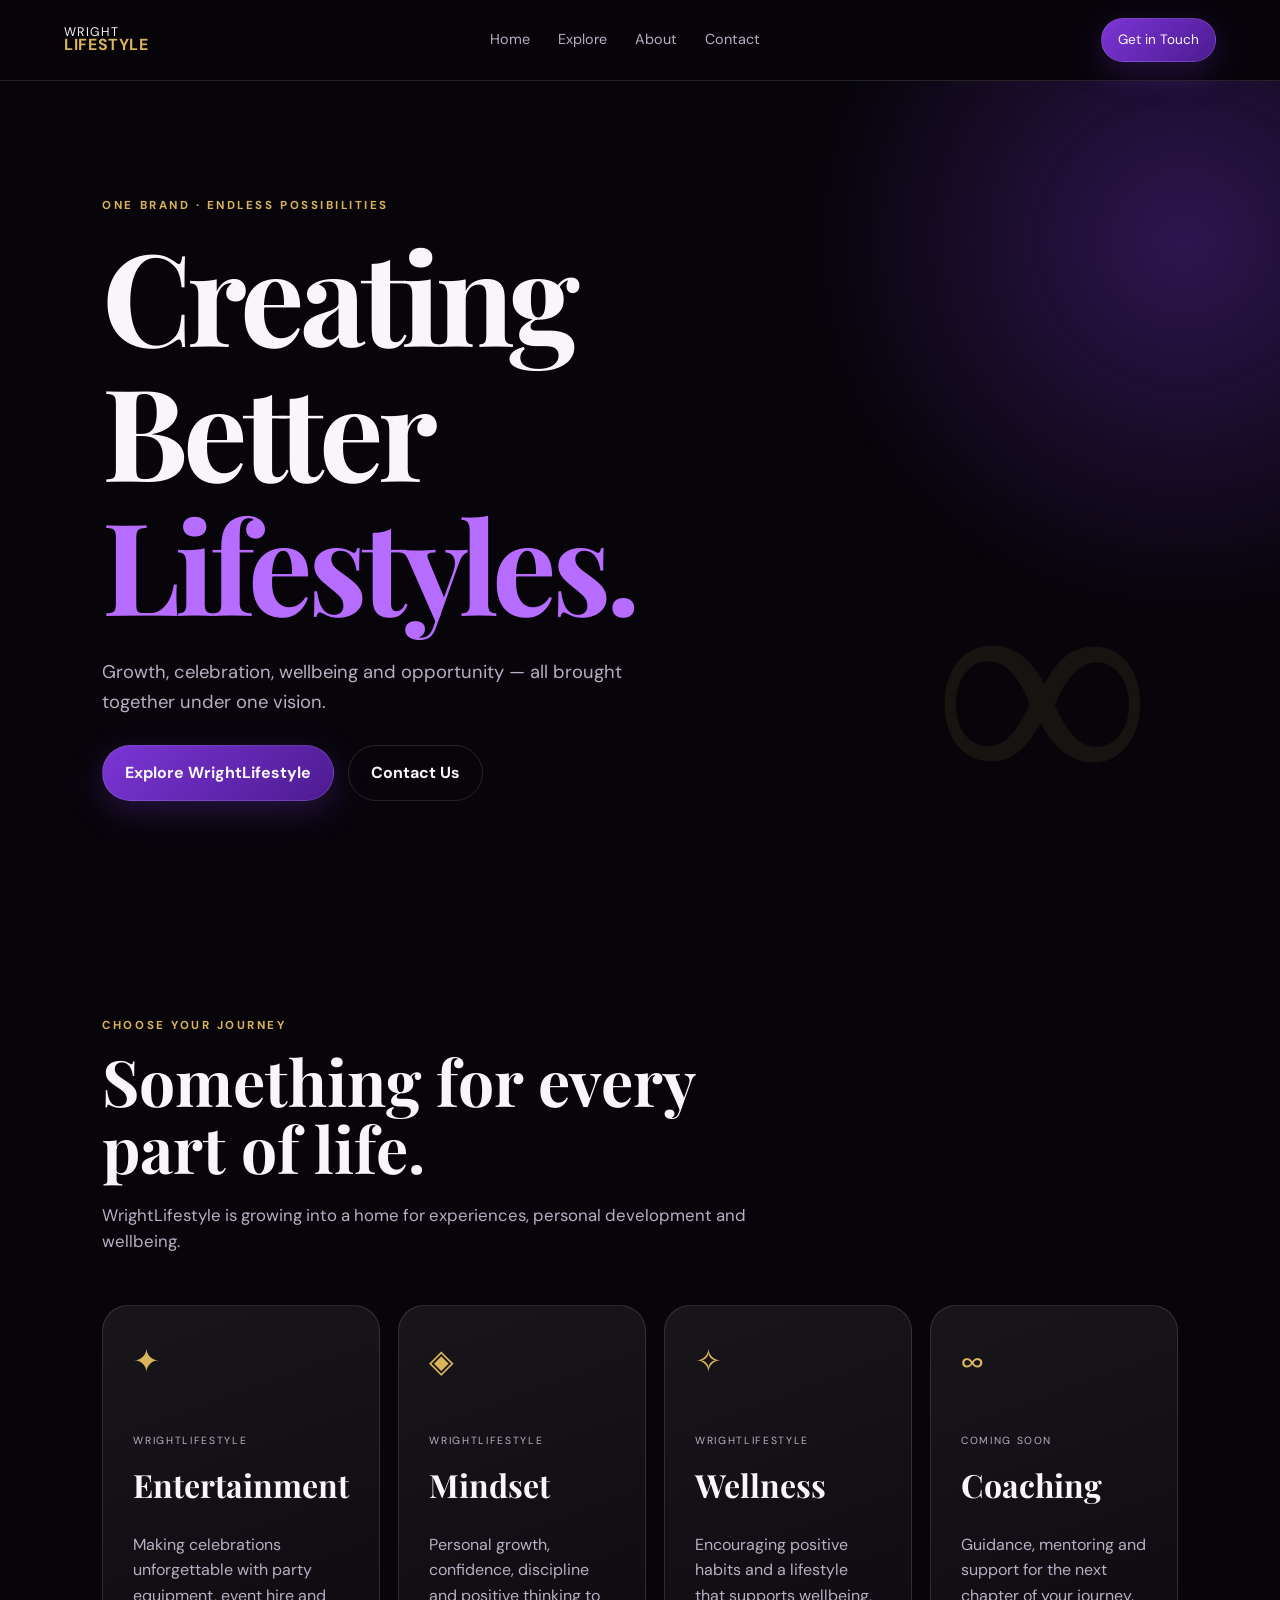
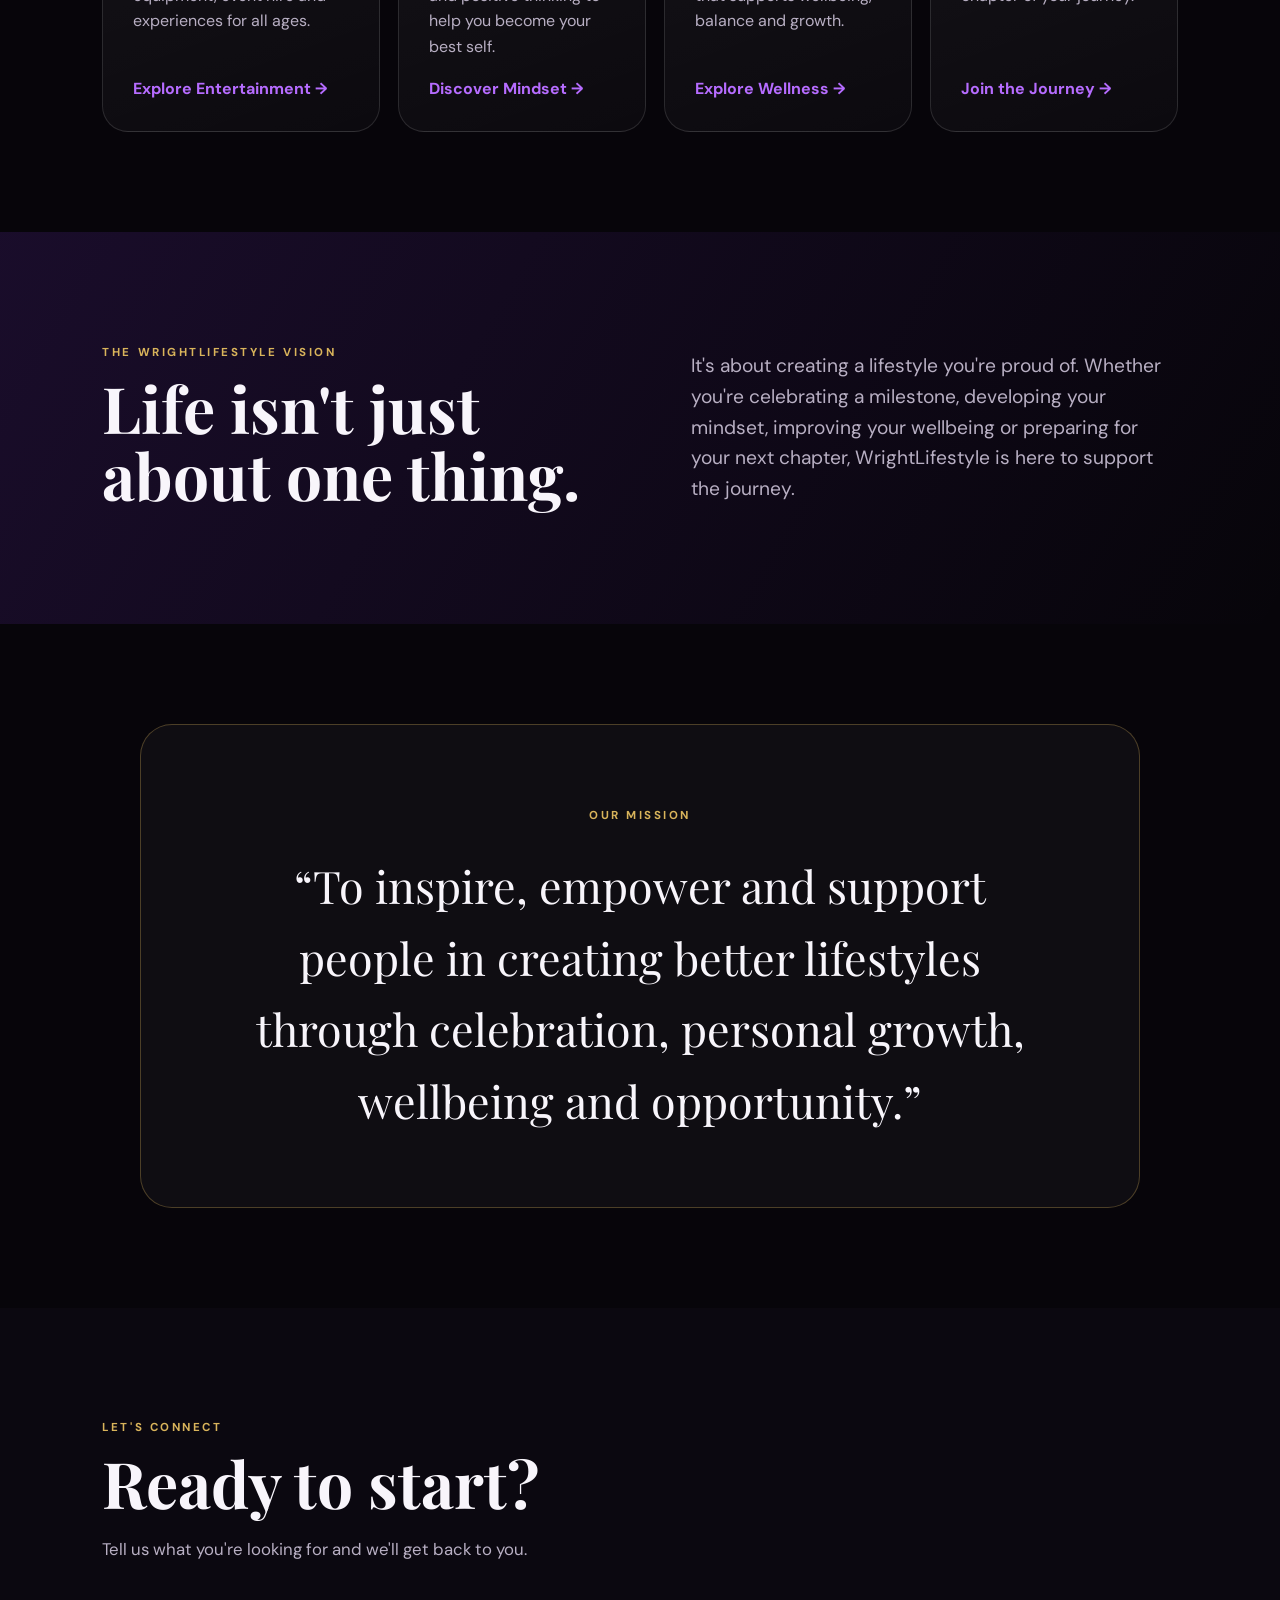
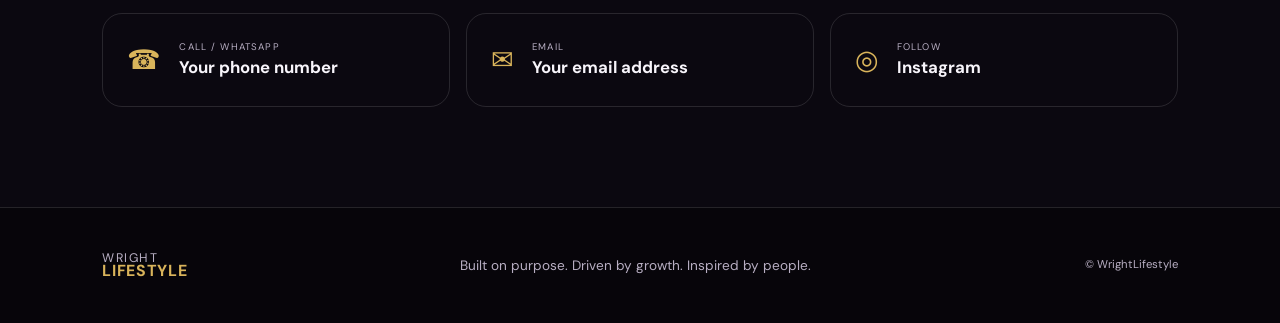
==== index.html @ 54f832f0 "Add files via upload" ====
<!doctype html>
<html lang="en">
<head>
  <meta charset="utf-8">
  <meta name="viewport" content="width=device-width, initial-scale=1">
  <meta name="description" content="WrightLifestyle — growth, celebration, wellbeing and opportunity.">
  <title>WrightLifestyle | One Brand. Endless Possibilities.</title>
  <link rel="stylesheet" href="styles.css">
</head>
<body>
  <header class="site-header">
    <a class="brand" href="#home" aria-label="WrightLifestyle home">
      <span>WRIGHT</span><strong>LIFESTYLE</strong>
    </a>
    <nav>
      <a href="#home">Home</a>
      <a href="#journeys">Explore</a>
      <a href="#about">About</a>
      <a href="#contact">Contact</a>
    </nav>
    <a class="nav-cta" href="#contact">Get in Touch</a>
  </header>

  <main>
    <section id="home" class="hero">
      <div class="hero-glow"></div>
      <div class="hero-content">
        <p class="eyebrow">ONE BRAND · ENDLESS POSSIBILITIES</p>
        <h1>Creating Better<br><span>Lifestyles.</span></h1>
        <p class="hero-copy">Growth, celebration, wellbeing and opportunity — all brought together under one vision.</p>
        <div class="hero-actions">
          <a class="button primary" href="#journeys">Explore WrightLifestyle</a>
          <a class="button ghost" href="#contact">Contact Us</a>
        </div>
      </div>
      <div class="hero-mark" aria-hidden="true">∞</div>
    </section>

    <section id="journeys" class="section">
      <div class="section-heading">
        <p class="eyebrow">CHOOSE YOUR JOURNEY</p>
        <h2>Something for every part of life.</h2>
        <p>WrightLifestyle is growing into a home for experiences, personal development and wellbeing.</p>
      </div>

      <div class="cards">
        <article class="card entertainment">
          <div class="icon">✦</div>
          <p class="card-label">WRIGHTLIFESTYLE</p>
          <h3>Entertainment</h3>
          <p>Making celebrations unforgettable with party equipment, event hire and experiences for all ages.</p>
          <a href="#contact">Explore Entertainment →</a>
        </article>

        <article class="card mindset">
          <div class="icon">◈</div>
          <p class="card-label">WRIGHTLIFESTYLE</p>
          <h3>Mindset</h3>
          <p>Personal growth, confidence, discipline and positive thinking to help you become your best self.</p>
          <a href="#contact">Discover Mindset →</a>
        </article>

        <article class="card wellness">
          <div class="icon">✧</div>
          <p class="card-label">WRIGHTLIFESTYLE</p>
          <h3>Wellness</h3>
          <p>Encouraging positive habits and a lifestyle that supports wellbeing, balance and growth.</p>
          <a href="#contact">Explore Wellness →</a>
        </article>

        <article class="card coaching">
          <div class="icon">∞</div>
          <p class="card-label">COMING SOON</p>
          <h3>Coaching</h3>
          <p>Guidance, mentoring and support for the next chapter of your journey.</p>
          <a href="#contact">Join the Journey →</a>
        </article>
      </div>
    </section>

    <section id="about" class="statement">
      <div>
        <p class="eyebrow">THE WRIGHTLIFESTYLE VISION</p>
        <h2>Life isn't just about one thing.</h2>
      </div>
      <p>It's about creating a lifestyle you're proud of. Whether you're celebrating a milestone, developing your mindset, improving your wellbeing or preparing for your next chapter, WrightLifestyle is here to support the journey.</p>
    </section>

    <section class="mission section">
      <div class="mission-box">
        <p class="eyebrow">OUR MISSION</p>
        <blockquote>“To inspire, empower and support people in creating better lifestyles through celebration, personal growth, wellbeing and opportunity.”</blockquote>
      </div>
    </section>

    <section id="contact" class="contact section">
      <div class="section-heading">
        <p class="eyebrow">LET'S CONNECT</p>
        <h2>Ready to start?</h2>
        <p>Tell us what you're looking for and we'll get back to you.</p>
      </div>
      <div class="contact-actions">
        <!-- Replace the placeholders below with your real details before launch. -->
        <a class="contact-card" href="tel:YOUR_PHONE_NUMBER">
          <span>☎</span><div><small>CALL / WHATSAPP</small><strong>Your phone number</strong></div>
        </a>
        <a class="contact-card" href="mailto:YOUR_EMAIL@example.com">
          <span>✉</span><div><small>EMAIL</small><strong>Your email address</strong></div>
        </a>
        <a class="contact-card" href="https://instagram.com/" target="_blank" rel="noopener">
          <span>◎</span><div><small>FOLLOW</small><strong>Instagram</strong></div>
        </a>
      </div>
    </section>
  </main>

  <footer>
    <div class="brand"><span>WRIGHT</span><strong>LIFESTYLE</strong></div>
    <p>Built on purpose. Driven by growth. Inspired by people.</p>
    <small>© WrightLifestyle</small>
  </footer>
</body>
</html>
---- styles.css ----
@import url('https://fonts.googleapis.com/css2?family=DM+Sans:wght@400;500;600;700&family=Playfair+Display:wght@600;700&display=swap');

:root{
  --black:#07050a;
  --purple:#7b35d5;
  --purple2:#b66cff;
  --gold:#d9b45b;
  --white:#f8f5fb;
  --muted:#b8afc3;
  --line:rgba(255,255,255,.12);
}
*{box-sizing:border-box}
html{scroll-behavior:smooth}
body{margin:0;background:var(--black);color:var(--white);font-family:"DM Sans",sans-serif;line-height:1.6}
a{color:inherit;text-decoration:none}
.site-header{position:sticky;top:0;z-index:20;display:flex;align-items:center;justify-content:space-between;padding:18px 5vw;background:rgba(7,5,10,.82);backdrop-filter:blur(16px);border-bottom:1px solid var(--line)}
.brand{display:flex;flex-direction:column;line-height:.9;letter-spacing:.12em;font-size:.78rem}
.brand strong{font-size:1rem;letter-spacing:.04em;color:var(--gold)}
nav{display:flex;gap:28px;font-size:.9rem;color:var(--muted)}
nav a:hover{color:var(--white)}
.nav-cta,.button.primary{background:linear-gradient(135deg,var(--purple),#4d1b91);border:1px solid rgba(255,255,255,.12);box-shadow:0 10px 35px rgba(123,53,213,.28)}
.nav-cta{padding:10px 16px;border-radius:999px;font-size:.85rem}
.hero{min-height:calc(100vh - 75px);position:relative;overflow:hidden;display:flex;align-items:center;padding:10vh 8vw}
.hero-glow{position:absolute;width:65vw;height:65vw;right:-25vw;top:-20vw;background:radial-gradient(circle,rgba(123,53,213,.34),transparent 64%);filter:blur(8px)}
.hero-content{position:relative;z-index:2;max-width:800px}
.eyebrow{font-size:.72rem;letter-spacing:.22em;color:var(--gold);font-weight:700}
h1,h2,h3{margin:0;line-height:1.05}
h1{font-family:"Playfair Display",serif;font-size:clamp(4rem,10vw,8.5rem);letter-spacing:-.04em}
h1 span{color:var(--purple2)}
.hero-copy{max-width:590px;color:var(--muted);font-size:1.15rem;margin:28px 0}
.hero-actions{display:flex;gap:14px;flex-wrap:wrap}
.button{padding:14px 22px;border-radius:999px;font-weight:700}
.button.ghost{border:1px solid var(--line)}
.hero-mark{position:absolute;right:10vw;bottom:7vh;font-size:24vw;line-height:1;color:rgba(217,180,91,.08);font-family:serif}
.section{padding:100px 8vw}
.section-heading{max-width:720px;margin-bottom:50px}
.section-heading h2{font-family:"Playfair Display",serif;font-size:clamp(2.6rem,5vw,4.8rem)}
.section-heading>p:last-child{color:var(--muted);font-size:1.05rem;margin-top:20px}
.cards{display:grid;grid-template-columns:repeat(4,1fr);gap:18px}
.card{min-height:350px;padding:30px;border:1px solid var(--line);border-radius:26px;background:linear-gradient(160deg,rgba(255,255,255,.07),rgba(255,255,255,.025));display:flex;flex-direction:column;transition:transform .25s,border-color .25s}
.card:hover{transform:translateY(-7px);border-color:rgba(182,108,255,.5)}
.icon{font-size:2rem;color:var(--gold);margin-bottom:35px}
.card-label{font-size:.65rem;letter-spacing:.16em;color:var(--muted)}
.card h3{font-family:"Playfair Display",serif;font-size:2rem;margin:8px 0 14px}
.card p:not(.card-label){color:var(--muted)}
.card a{margin-top:auto;color:var(--purple2);font-weight:700}
.statement{display:grid;grid-template-columns:1fr 1fr;gap:8vw;padding:100px 8vw;background:linear-gradient(120deg,rgba(123,53,213,.16),transparent)}
.statement h2{font-family:"Playfair Display",serif;font-size:clamp(2.5rem,5vw,5rem)}
.statement>p{color:var(--muted);font-size:1.2rem;align-self:end}
.mission-box{max-width:1000px;margin:auto;text-align:center;padding:70px 8vw;border:1px solid rgba(217,180,91,.3);border-radius:32px;background:rgba(255,255,255,.035)}
blockquote{font-family:"Playfair Display",serif;font-size:clamp(1.8rem,3.5vw,3.2rem);margin:25px 0 0}
.contact{background:#0b0810}
.contact-actions{display:grid;grid-template-columns:repeat(3,1fr);gap:16px}
.contact-card{display:flex;gap:18px;align-items:center;padding:24px;border:1px solid var(--line);border-radius:20px}
.contact-card>span{font-size:1.7rem;color:var(--gold)}
.contact-card small{display:block;color:var(--muted);letter-spacing:.12em;font-size:.6rem}
.contact-card strong{display:block;font-size:1.05rem}
footer{padding:45px 8vw;border-top:1px solid var(--line);display:flex;align-items:center;gap:30px;justify-content:space-between;color:var(--muted);font-size:.85rem}
footer p{margin:0;text-align:center}
@media(max-width:900px){
  nav{display:none}.cards{grid-template-columns:repeat(2,1fr)}
  .statement{grid-template-columns:1fr}.contact-actions{grid-template-columns:1fr}
}
@media(max-width:600px){
  .site-header{padding:16px 5vw}.nav-cta{display:none}
  .hero{padding:80px 7vw;min-height:85vh}.hero-mark{right:-4vw;bottom:5vh}
  h1{font-size:4.3rem}.section{padding:75px 7vw}.cards{grid-template-columns:1fr}
  .card{min-height:300px}footer{flex-direction:column;text-align:center}
}
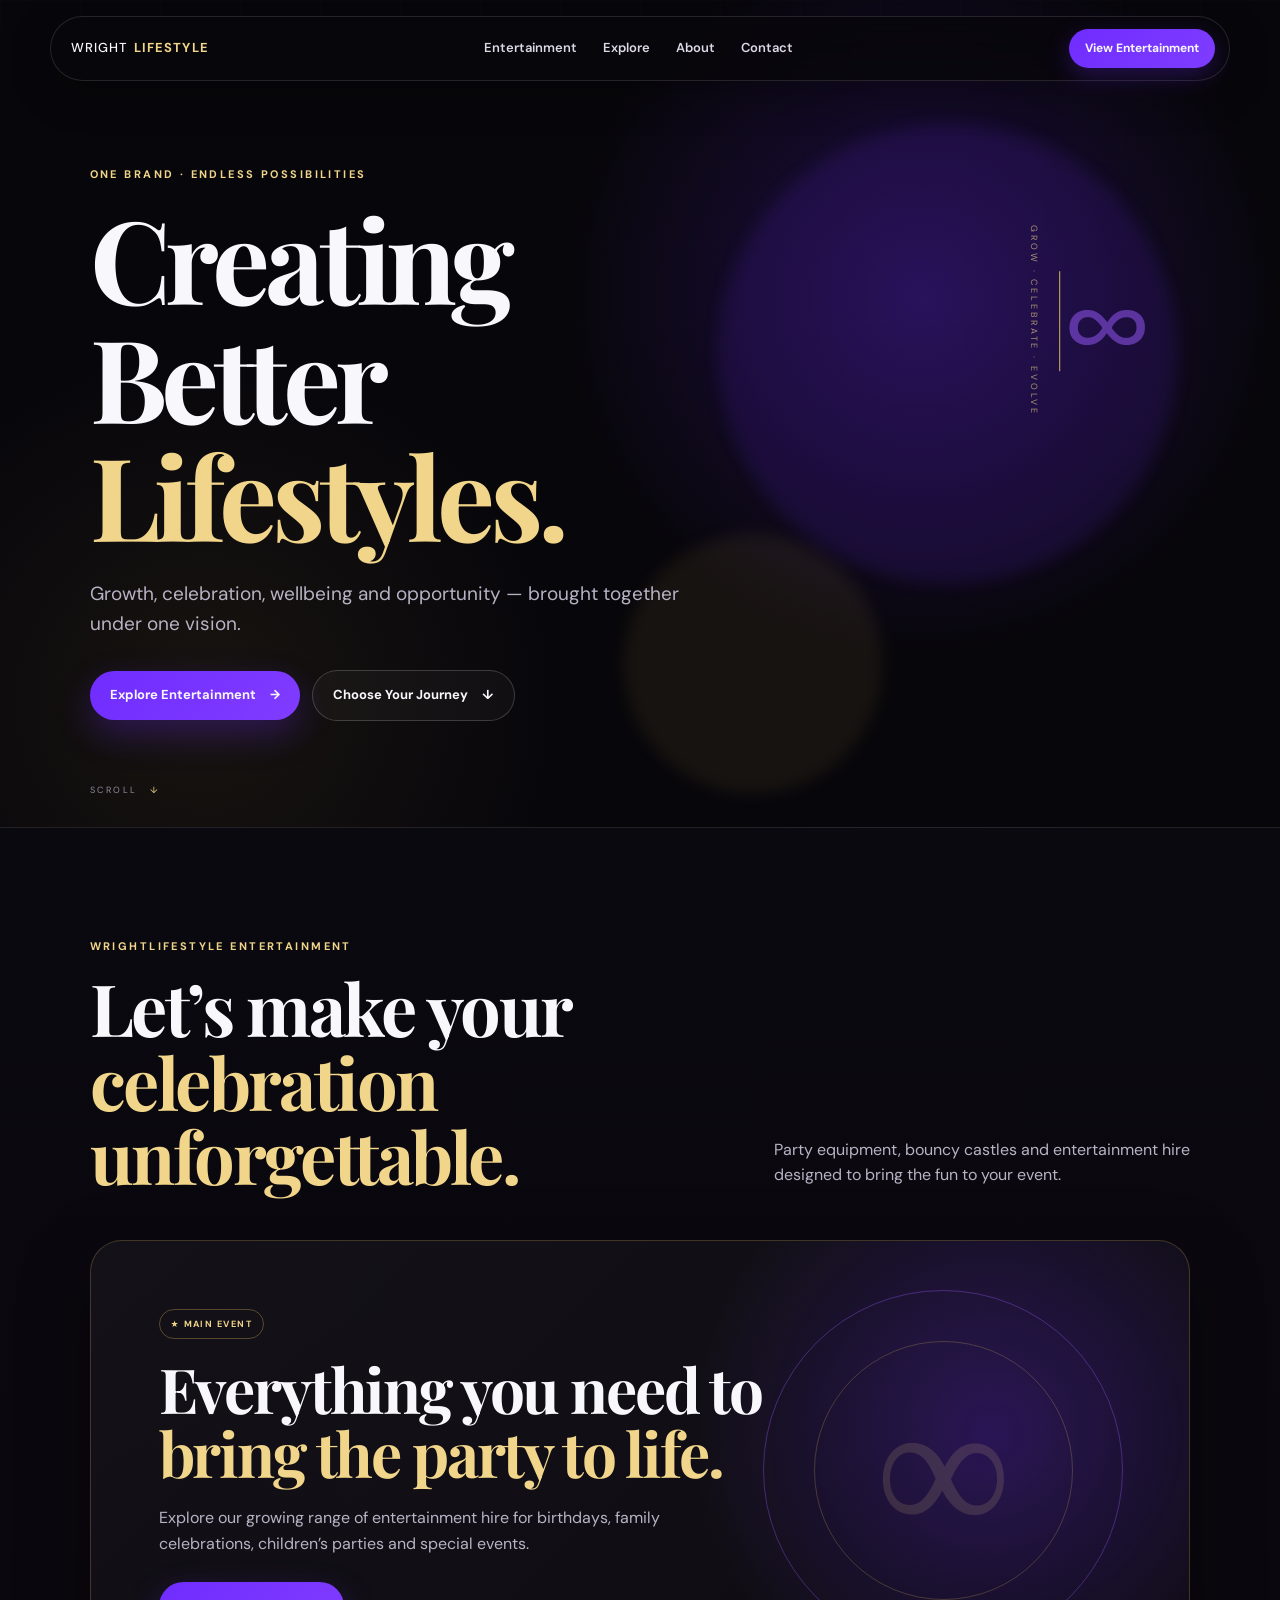
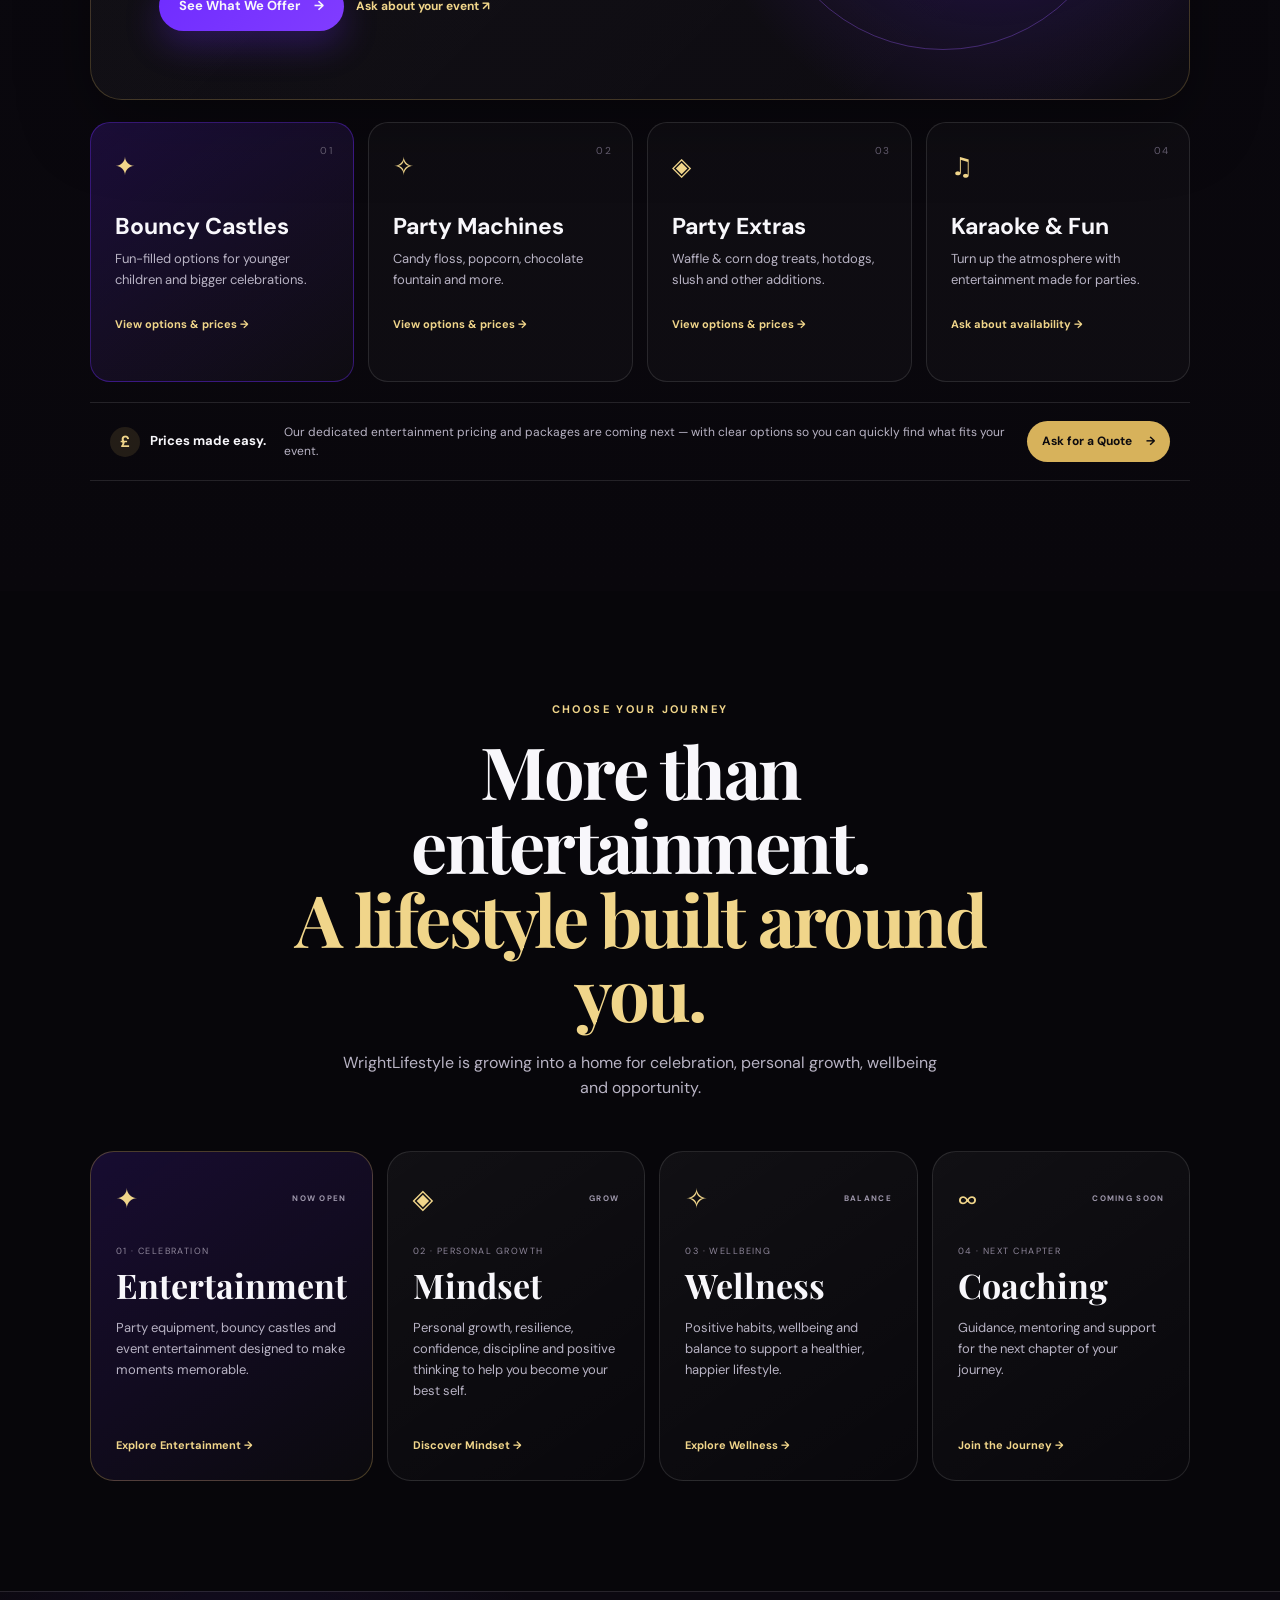
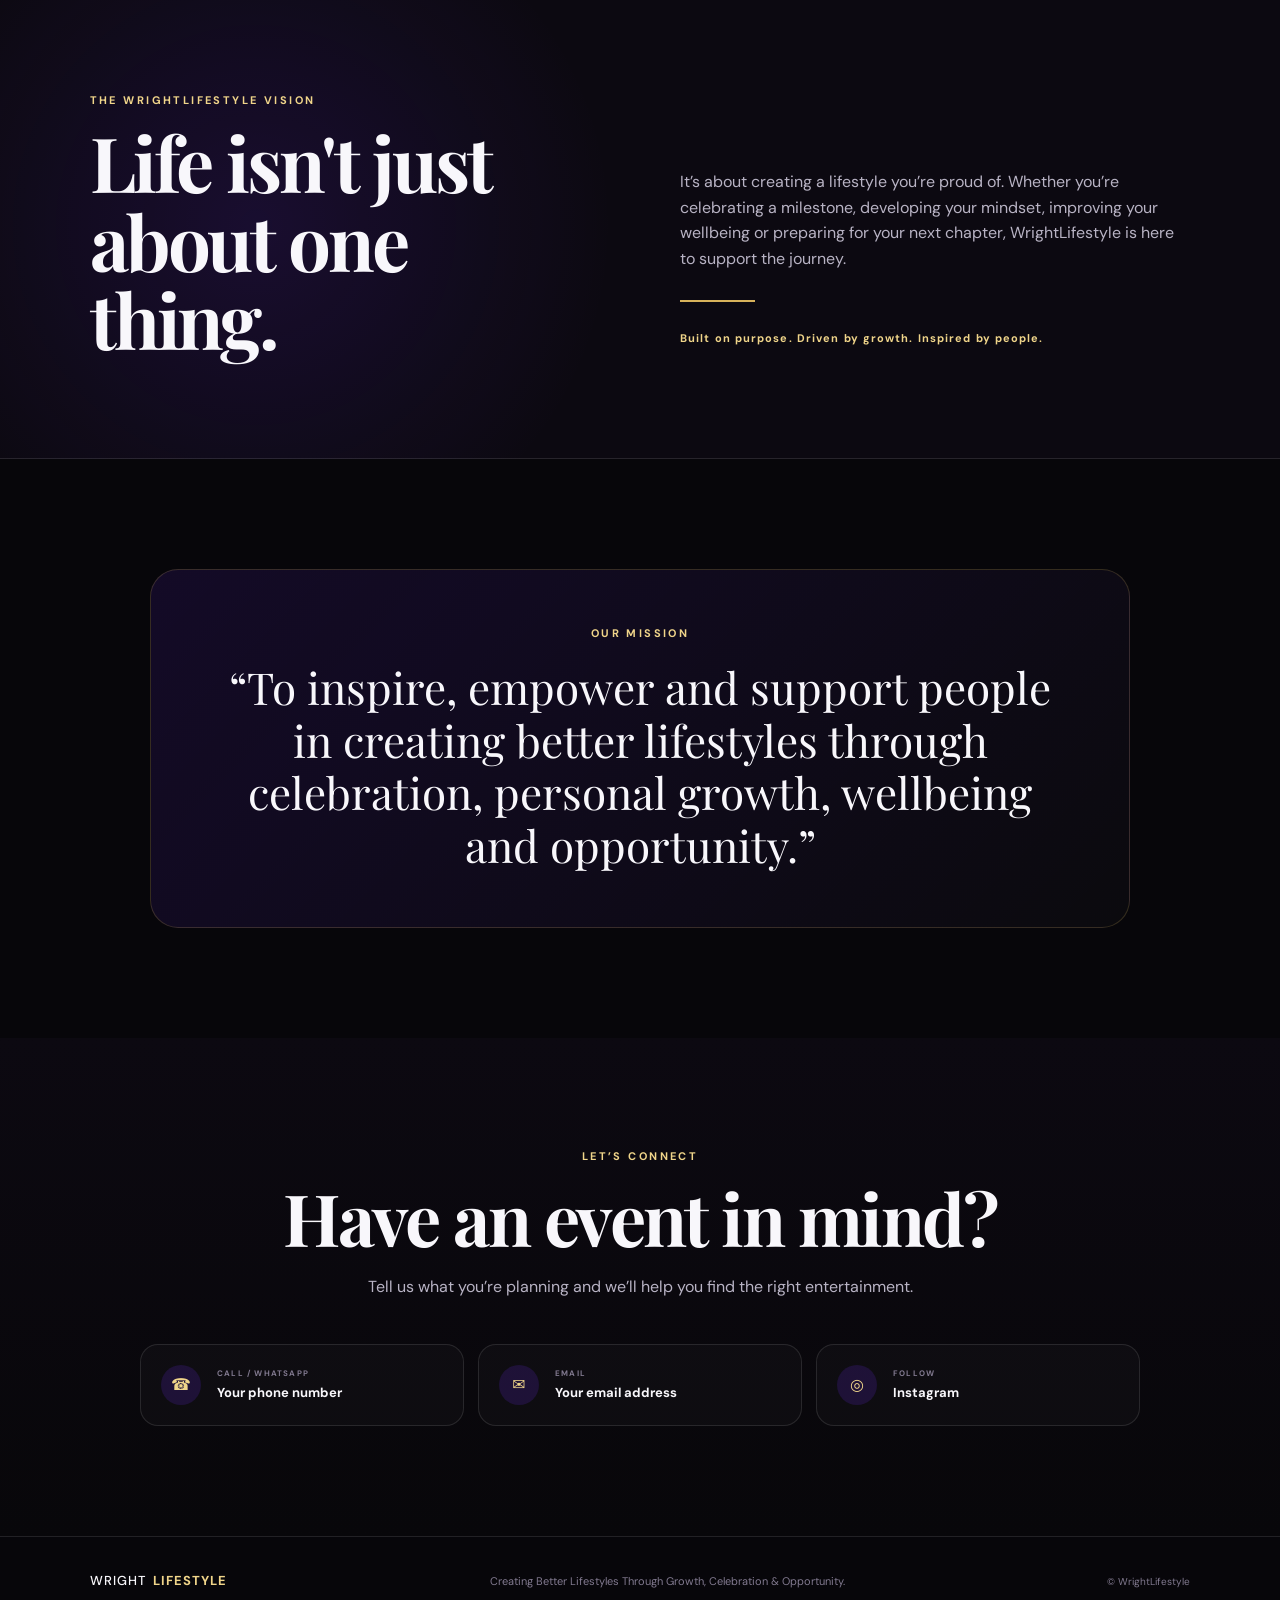
==== commit 3690bf74: "Launch WrightLifestyle v2" ====
--- a/index.html
+++ b/index.html
@@ -3,74 +3,151 @@
 <head>
   <meta charset="utf-8">
   <meta name="viewport" content="width=device-width, initial-scale=1">
-  <meta name="description" content="WrightLifestyle — growth, celebration, wellbeing and opportunity.">
-  <title>WrightLifestyle | One Brand. Endless Possibilities.</title>
+  <meta name="description" content="WrightLifestyle — entertainment, growth, wellbeing and opportunity.">
+  <title>WrightLifestyle | Creating Better Lifestyles</title>
   <link rel="stylesheet" href="styles.css">
 </head>
 <body>
+  <a class="skip-link" href="#main">Skip to content</a>
+
   <header class="site-header">
     <a class="brand" href="#home" aria-label="WrightLifestyle home">
       <span>WRIGHT</span><strong>LIFESTYLE</strong>
     </a>
-    <nav>
-      <a href="#home">Home</a>
+    <nav aria-label="Main navigation">
+      <a href="#entertainment">Entertainment</a>
       <a href="#journeys">Explore</a>
       <a href="#about">About</a>
       <a href="#contact">Contact</a>
     </nav>
-    <a class="nav-cta" href="#contact">Get in Touch</a>
+    <a class="nav-cta" href="#entertainment">View Entertainment</a>
   </header>
 
-  <main>
+  <main id="main">
     <section id="home" class="hero">
-      <div class="hero-glow"></div>
+      <div class="hero-grid"></div>
+      <div class="hero-glow glow-one"></div>
+      <div class="hero-glow glow-two"></div>
+
       <div class="hero-content">
         <p class="eyebrow">ONE BRAND · ENDLESS POSSIBILITIES</p>
         <h1>Creating Better<br><span>Lifestyles.</span></h1>
-        <p class="hero-copy">Growth, celebration, wellbeing and opportunity — all brought together under one vision.</p>
+        <p class="hero-copy">Growth, celebration, wellbeing and opportunity — brought together under one vision.</p>
         <div class="hero-actions">
-          <a class="button primary" href="#journeys">Explore WrightLifestyle</a>
-          <a class="button ghost" href="#contact">Contact Us</a>
-        </div>
-      </div>
-      <div class="hero-mark" aria-hidden="true">∞</div>
-    </section>
-
-    <section id="journeys" class="section">
-      <div class="section-heading">
+          <a class="button primary" href="#entertainment">Explore Entertainment <span>→</span></a>
+          <a class="button ghost" href="#journeys">Choose Your Journey <span>↓</span></a>
+        </div>
+      </div>
+
+      <div class="hero-side" aria-hidden="true">
+        <span class="hero-infinity">∞</span>
+        <span class="hero-line"></span>
+        <span>GROW · CELEBRATE · EVOLVE</span>
+      </div>
+
+      <a class="scroll-cue" href="#entertainment" aria-label="Scroll to entertainment">SCROLL <span>↓</span></a>
+    </section>
+
+    <!-- Entertainment is deliberately placed immediately after the hero so customers can find the main business quickly. -->
+    <section id="entertainment" class="section entertainment-section">
+      <div class="section-heading split-heading">
+        <div>
+          <p class="eyebrow">WRIGHTLIFESTYLE ENTERTAINMENT</p>
+          <h2>Let’s make your<br><span>celebration unforgettable.</span></h2>
+        </div>
+        <p>Party equipment, bouncy castles and entertainment hire designed to bring the fun to your event.</p>
+      </div>
+
+      <div class="entertainment-panel">
+        <div class="entertainment-main">
+          <div class="featured-badge">★ MAIN EVENT</div>
+          <h3>Everything you need to<br><span>bring the party to life.</span></h3>
+          <p>Explore our growing range of entertainment hire for birthdays, family celebrations, children’s parties and special events.</p>
+          <div class="feature-actions">
+            <a class="button primary" href="#offers">See What We Offer <span>→</span></a>
+            <a class="text-link" href="#contact">Ask about your event <span>↗</span></a>
+          </div>
+        </div>
+        <div class="entertainment-orbit" aria-hidden="true">
+          <span class="orbit-ring ring-one"></span>
+          <span class="orbit-ring ring-two"></span>
+          <span class="orbit-symbol">∞</span>
+        </div>
+      </div>
+
+      <div id="offers" class="offer-grid">
+        <a class="offer-card featured" href="#contact">
+          <span class="offer-number">01</span>
+          <span class="offer-icon">✦</span>
+          <h3>Bouncy Castles</h3>
+          <p>Fun-filled options for younger children and bigger celebrations.</p>
+          <strong>View options & prices →</strong>
+        </a>
+        <a class="offer-card" href="#contact">
+          <span class="offer-number">02</span>
+          <span class="offer-icon">✧</span>
+          <h3>Party Machines</h3>
+          <p>Candy floss, popcorn, chocolate fountain and more.</p>
+          <strong>View options & prices →</strong>
+        </a>
+        <a class="offer-card" href="#contact">
+          <span class="offer-number">03</span>
+          <span class="offer-icon">◈</span>
+          <h3>Party Extras</h3>
+          <p>Waffle & corn dog treats, hotdogs, slush and other additions.</p>
+          <strong>View options & prices →</strong>
+        </a>
+        <a class="offer-card" href="#contact">
+          <span class="offer-number">04</span>
+          <span class="offer-icon">♫</span>
+          <h3>Karaoke & Fun</h3>
+          <p>Turn up the atmosphere with entertainment made for parties.</p>
+          <strong>Ask about availability →</strong>
+        </a>
+      </div>
+
+      <div class="price-strip">
+        <div><span class="price-icon">£</span><strong>Prices made easy.</strong></div>
+        <p>Our dedicated entertainment pricing and packages are coming next — with clear options so you can quickly find what fits your event.</p>
+        <a class="button small" href="#contact">Ask for a Quote <span>→</span></a>
+      </div>
+    </section>
+
+    <section id="journeys" class="section journeys-section">
+      <div class="section-heading centered">
         <p class="eyebrow">CHOOSE YOUR JOURNEY</p>
-        <h2>Something for every part of life.</h2>
-        <p>WrightLifestyle is growing into a home for experiences, personal development and wellbeing.</p>
+        <h2>More than entertainment.<br><span>A lifestyle built around you.</span></h2>
+        <p>WrightLifestyle is growing into a home for celebration, personal growth, wellbeing and opportunity.</p>
       </div>
 
       <div class="cards">
-        <article class="card entertainment">
-          <div class="icon">✦</div>
-          <p class="card-label">WRIGHTLIFESTYLE</p>
+        <article class="card entertainment-card">
+          <div class="card-top"><span class="icon">✦</span><span class="card-status">NOW OPEN</span></div>
+          <p class="card-label">01 · CELEBRATION</p>
           <h3>Entertainment</h3>
-          <p>Making celebrations unforgettable with party equipment, event hire and experiences for all ages.</p>
-          <a href="#contact">Explore Entertainment →</a>
-        </article>
-
-        <article class="card mindset">
-          <div class="icon">◈</div>
-          <p class="card-label">WRIGHTLIFESTYLE</p>
+          <p>Party equipment, bouncy castles and event entertainment designed to make moments memorable.</p>
+          <a href="#entertainment">Explore Entertainment →</a>
+        </article>
+
+        <article class="card mindset-card">
+          <div class="card-top"><span class="icon">◈</span><span class="card-status">GROW</span></div>
+          <p class="card-label">02 · PERSONAL GROWTH</p>
           <h3>Mindset</h3>
-          <p>Personal growth, confidence, discipline and positive thinking to help you become your best self.</p>
+          <p>Personal growth, resilience, confidence, discipline and positive thinking to help you become your best self.</p>
           <a href="#contact">Discover Mindset →</a>
         </article>
 
-        <article class="card wellness">
-          <div class="icon">✧</div>
-          <p class="card-label">WRIGHTLIFESTYLE</p>
+        <article class="card wellness-card">
+          <div class="card-top"><span class="icon">✧</span><span class="card-status">BALANCE</span></div>
+          <p class="card-label">03 · WELLBEING</p>
           <h3>Wellness</h3>
-          <p>Encouraging positive habits and a lifestyle that supports wellbeing, balance and growth.</p>
+          <p>Positive habits, wellbeing and balance to support a healthier, happier lifestyle.</p>
           <a href="#contact">Explore Wellness →</a>
         </article>
 
-        <article class="card coaching">
-          <div class="icon">∞</div>
-          <p class="card-label">COMING SOON</p>
+        <article class="card coaching-card">
+          <div class="card-top"><span class="icon">∞</span><span class="card-status">COMING SOON</span></div>
+          <p class="card-label">04 · NEXT CHAPTER</p>
           <h3>Coaching</h3>
           <p>Guidance, mentoring and support for the next chapter of your journey.</p>
           <a href="#contact">Join the Journey →</a>
@@ -81,9 +158,13 @@
     <section id="about" class="statement">
       <div>
         <p class="eyebrow">THE WRIGHTLIFESTYLE VISION</p>
-        <h2>Life isn't just about one thing.</h2>
-      </div>
-      <p>It's about creating a lifestyle you're proud of. Whether you're celebrating a milestone, developing your mindset, improving your wellbeing or preparing for your next chapter, WrightLifestyle is here to support the journey.</p>
+        <h2>Life isn't just<br>about one thing.</h2>
+      </div>
+      <div class="statement-copy">
+        <p>It’s about creating a lifestyle you’re proud of. Whether you’re celebrating a milestone, developing your mindset, improving your wellbeing or preparing for your next chapter, WrightLifestyle is here to support the journey.</p>
+        <span class="gold-rule"></span>
+        <p class="statement-signoff">Built on purpose. Driven by growth. Inspired by people.</p>
+      </div>
     </section>
 
     <section class="mission section">
@@ -94,13 +175,13 @@
     </section>
 
     <section id="contact" class="contact section">
-      <div class="section-heading">
-        <p class="eyebrow">LET'S CONNECT</p>
-        <h2>Ready to start?</h2>
-        <p>Tell us what you're looking for and we'll get back to you.</p>
+      <div class="section-heading centered">
+        <p class="eyebrow">LET’S CONNECT</p>
+        <h2>Have an event in mind?</h2>
+        <p>Tell us what you’re planning and we’ll help you find the right entertainment.</p>
       </div>
       <div class="contact-actions">
-        <!-- Replace the placeholders below with your real details before launch. -->
+        <!-- Replace placeholders with real details before launch. -->
         <a class="contact-card" href="tel:YOUR_PHONE_NUMBER">
           <span>☎</span><div><small>CALL / WHATSAPP</small><strong>Your phone number</strong></div>
         </a>
@@ -116,7 +197,7 @@
 
   <footer>
     <div class="brand"><span>WRIGHT</span><strong>LIFESTYLE</strong></div>
-    <p>Built on purpose. Driven by growth. Inspired by people.</p>
+    <p>Creating Better Lifestyles Through Growth, Celebration & Opportunity.</p>
     <small>© WrightLifestyle</small>
   </footer>
 </body>
--- a/styles.css
+++ b/styles.css
@@ -1,69 +1,185 @@
 @import url('https://fonts.googleapis.com/css2?family=DM+Sans:wght@400;500;600;700&family=Playfair+Display:wght@600;700&display=swap');
 
-:root{
-  --black:#07050a;
-  --purple:#7b35d5;
-  --purple2:#b66cff;
-  --gold:#d9b45b;
-  --white:#f8f5fb;
-  --muted:#b8afc3;
-  --line:rgba(255,255,255,.12);
+:root {
+  --black: #07060a;
+  --black-soft: #0e0b13;
+  --purple: #6f2cff;
+  --purple-bright: #9b5cff;
+  --gold: #d7b25b;
+  --gold-light: #f0d58a;
+  --white: #f8f7fb;
+  --muted: #b8b3c4;
+  --line: rgba(255,255,255,.11);
+  --shadow: 0 25px 70px rgba(0,0,0,.35);
+  --radius: 24px;
 }
-*{box-sizing:border-box}
-html{scroll-behavior:smooth}
-body{margin:0;background:var(--black);color:var(--white);font-family:"DM Sans",sans-serif;line-height:1.6}
-a{color:inherit;text-decoration:none}
-.site-header{position:sticky;top:0;z-index:20;display:flex;align-items:center;justify-content:space-between;padding:18px 5vw;background:rgba(7,5,10,.82);backdrop-filter:blur(16px);border-bottom:1px solid var(--line)}
-.brand{display:flex;flex-direction:column;line-height:.9;letter-spacing:.12em;font-size:.78rem}
-.brand strong{font-size:1rem;letter-spacing:.04em;color:var(--gold)}
-nav{display:flex;gap:28px;font-size:.9rem;color:var(--muted)}
-nav a:hover{color:var(--white)}
-.nav-cta,.button.primary{background:linear-gradient(135deg,var(--purple),#4d1b91);border:1px solid rgba(255,255,255,.12);box-shadow:0 10px 35px rgba(123,53,213,.28)}
-.nav-cta{padding:10px 16px;border-radius:999px;font-size:.85rem}
-.hero{min-height:calc(100vh - 75px);position:relative;overflow:hidden;display:flex;align-items:center;padding:10vh 8vw}
-.hero-glow{position:absolute;width:65vw;height:65vw;right:-25vw;top:-20vw;background:radial-gradient(circle,rgba(123,53,213,.34),transparent 64%);filter:blur(8px)}
-.hero-content{position:relative;z-index:2;max-width:800px}
-.eyebrow{font-size:.72rem;letter-spacing:.22em;color:var(--gold);font-weight:700}
-h1,h2,h3{margin:0;line-height:1.05}
-h1{font-family:"Playfair Display",serif;font-size:clamp(4rem,10vw,8.5rem);letter-spacing:-.04em}
-h1 span{color:var(--purple2)}
-.hero-copy{max-width:590px;color:var(--muted);font-size:1.15rem;margin:28px 0}
-.hero-actions{display:flex;gap:14px;flex-wrap:wrap}
-.button{padding:14px 22px;border-radius:999px;font-weight:700}
-.button.ghost{border:1px solid var(--line)}
-.hero-mark{position:absolute;right:10vw;bottom:7vh;font-size:24vw;line-height:1;color:rgba(217,180,91,.08);font-family:serif}
-.section{padding:100px 8vw}
-.section-heading{max-width:720px;margin-bottom:50px}
-.section-heading h2{font-family:"Playfair Display",serif;font-size:clamp(2.6rem,5vw,4.8rem)}
-.section-heading>p:last-child{color:var(--muted);font-size:1.05rem;margin-top:20px}
-.cards{display:grid;grid-template-columns:repeat(4,1fr);gap:18px}
-.card{min-height:350px;padding:30px;border:1px solid var(--line);border-radius:26px;background:linear-gradient(160deg,rgba(255,255,255,.07),rgba(255,255,255,.025));display:flex;flex-direction:column;transition:transform .25s,border-color .25s}
-.card:hover{transform:translateY(-7px);border-color:rgba(182,108,255,.5)}
-.icon{font-size:2rem;color:var(--gold);margin-bottom:35px}
-.card-label{font-size:.65rem;letter-spacing:.16em;color:var(--muted)}
-.card h3{font-family:"Playfair Display",serif;font-size:2rem;margin:8px 0 14px}
-.card p:not(.card-label){color:var(--muted)}
-.card a{margin-top:auto;color:var(--purple2);font-weight:700}
-.statement{display:grid;grid-template-columns:1fr 1fr;gap:8vw;padding:100px 8vw;background:linear-gradient(120deg,rgba(123,53,213,.16),transparent)}
-.statement h2{font-family:"Playfair Display",serif;font-size:clamp(2.5rem,5vw,5rem)}
-.statement>p{color:var(--muted);font-size:1.2rem;align-self:end}
-.mission-box{max-width:1000px;margin:auto;text-align:center;padding:70px 8vw;border:1px solid rgba(217,180,91,.3);border-radius:32px;background:rgba(255,255,255,.035)}
-blockquote{font-family:"Playfair Display",serif;font-size:clamp(1.8rem,3.5vw,3.2rem);margin:25px 0 0}
-.contact{background:#0b0810}
-.contact-actions{display:grid;grid-template-columns:repeat(3,1fr);gap:16px}
-.contact-card{display:flex;gap:18px;align-items:center;padding:24px;border:1px solid var(--line);border-radius:20px}
-.contact-card>span{font-size:1.7rem;color:var(--gold)}
-.contact-card small{display:block;color:var(--muted);letter-spacing:.12em;font-size:.6rem}
-.contact-card strong{display:block;font-size:1.05rem}
-footer{padding:45px 8vw;border-top:1px solid var(--line);display:flex;align-items:center;gap:30px;justify-content:space-between;color:var(--muted);font-size:.85rem}
-footer p{margin:0;text-align:center}
-@media(max-width:900px){
-  nav{display:none}.cards{grid-template-columns:repeat(2,1fr)}
-  .statement{grid-template-columns:1fr}.contact-actions{grid-template-columns:1fr}
+
+* { box-sizing: border-box; }
+html { scroll-behavior: smooth; }
+body {
+  margin: 0;
+  background: var(--black);
+  color: var(--white);
+  font-family: 'DM Sans', system-ui, sans-serif;
+  line-height: 1.6;
 }
-@media(max-width:600px){
-  .site-header{padding:16px 5vw}.nav-cta{display:none}
-  .hero{padding:80px 7vw;min-height:85vh}.hero-mark{right:-4vw;bottom:5vh}
-  h1{font-size:4.3rem}.section{padding:75px 7vw}.cards{grid-template-columns:1fr}
-  .card{min-height:300px}footer{flex-direction:column;text-align:center}
+a { color: inherit; text-decoration: none; }
+.skip-link { position: absolute; left: -9999px; }
+.skip-link:focus { left: 20px; top: 20px; z-index: 99; padding: 10px 14px; background: var(--gold); color: #111; }
+
+.site-header {
+  position: fixed;
+  z-index: 20;
+  top: 16px;
+  left: 50%;
+  transform: translateX(-50%);
+  width: min(1180px, calc(100% - 28px));
+  display: flex;
+  align-items: center;
+  justify-content: space-between;
+  gap: 24px;
+  padding: 12px 14px 12px 20px;
+  border: 1px solid rgba(255,255,255,.12);
+  border-radius: 999px;
+  background: rgba(8,7,11,.78);
+  backdrop-filter: blur(18px);
+  box-shadow: 0 12px 40px rgba(0,0,0,.25);
 }
+.brand { display: inline-flex; align-items: baseline; gap: 7px; letter-spacing: .08em; font-size: 13px; white-space: nowrap; }
+.brand span { font-weight: 500; color: var(--white); }
+.brand strong { color: var(--gold-light); font-weight: 700; }
+nav { display: flex; gap: 26px; align-items: center; }
+nav a { color: #ddd8e7; font-size: 13px; font-weight: 600; transition: color .2s ease; }
+nav a:hover { color: var(--gold-light); }
+.nav-cta { background: linear-gradient(135deg, var(--purple), #7e3dff); padding: 10px 16px; border-radius: 999px; font-size: 12px; font-weight: 700; box-shadow: 0 8px 25px rgba(111,44,255,.28); }
+
+.hero {
+  min-height: 92vh;
+  position: relative;
+  overflow: hidden;
+  display: flex;
+  align-items: center;
+  padding: 150px max(7vw, 28px) 90px;
+  background: radial-gradient(circle at 72% 36%, rgba(111,44,255,.24), transparent 34%), radial-gradient(circle at 16% 85%, rgba(215,178,91,.08), transparent 28%), var(--black);
+  border-bottom: 1px solid var(--line);
+}
+.hero-grid { position: absolute; inset: 0; opacity: .16; background-image: linear-gradient(rgba(255,255,255,.05) 1px, transparent 1px), linear-gradient(90deg, rgba(255,255,255,.05) 1px, transparent 1px); background-size: 80px 80px; mask-image: linear-gradient(to bottom, black, transparent 88%); }
+.hero-glow { position: absolute; border-radius: 50%; filter: blur(8px); pointer-events: none; }
+.glow-one { width: 460px; height: 460px; right: 8%; top: 15%; background: rgba(111,44,255,.12); }
+.glow-two { width: 260px; height: 260px; right: 31%; bottom: 4%; background: rgba(215,178,91,.08); }
+.hero-content { position: relative; z-index: 2; width: min(720px, 100%); }
+.eyebrow { margin: 0 0 14px; color: var(--gold-light); font-size: 11px; font-weight: 700; letter-spacing: .22em; }
+h1, h2, h3 { margin: 0; line-height: 1.03; }
+h1 { font-family: 'Playfair Display', Georgia, serif; font-size: clamp(58px, 9vw, 116px); letter-spacing: -.045em; }
+h1 span, h2 span, h3 span { color: var(--gold-light); }
+.hero-copy { max-width: 600px; margin: 25px 0 30px; color: var(--muted); font-size: clamp(16px, 2vw, 19px); }
+.hero-actions, .feature-actions { display: flex; flex-wrap: wrap; gap: 12px; align-items: center; }
+.button { display: inline-flex; align-items: center; justify-content: center; gap: 14px; padding: 14px 20px; border-radius: 999px; font-size: 13px; font-weight: 700; transition: transform .2s ease, box-shadow .2s ease, background .2s ease; }
+.button:hover { transform: translateY(-2px); }
+.button.primary { background: linear-gradient(135deg, var(--purple), #813cff); box-shadow: 0 14px 35px rgba(111,44,255,.28); }
+.button.ghost { border: 1px solid rgba(255,255,255,.18); background: rgba(255,255,255,.03); }
+.button.small { padding: 11px 15px; font-size: 12px; background: var(--gold); color: #0d0b0f; }
+.hero-side { position: absolute; z-index: 1; right: 8%; top: 32%; display: flex; flex-direction: column; align-items: center; gap: 18px; color: rgba(240,213,138,.65); font-size: 9px; letter-spacing: .32em; transform: rotate(90deg); }
+.hero-infinity { font-size: 120px; line-height: .5; color: rgba(155,92,255,.5); transform: rotate(-90deg); }
+.hero-line { width: 100px; height: 1px; background: var(--gold); }
+.scroll-cue { position: absolute; bottom: 30px; left: max(7vw, 28px); color: #918b9e; font-size: 9px; letter-spacing: .28em; }
+.scroll-cue span { color: var(--gold-light); margin-left: 8px; }
+
+.section { padding: 110px max(7vw, 28px); }
+.section-heading { max-width: 760px; }
+.section-heading h2 { font-family: 'Playfair Display', Georgia, serif; font-size: clamp(42px, 6vw, 72px); letter-spacing: -.035em; }
+.section-heading > p:last-child { color: var(--muted); max-width: 620px; margin-top: 20px; }
+.split-heading { display: grid; grid-template-columns: 1.2fr .8fr; gap: 60px; align-items: end; max-width: 1180px; margin: 0 auto 48px; }
+.split-heading > p:last-child { margin: 0 0 4px; }
+.centered { text-align: center; margin-inline: auto; }
+.centered > p:last-child { margin-inline: auto; }
+
+.entertainment-section { background: linear-gradient(180deg, #0b0910, #09070c); }
+.entertainment-panel { max-width: 1180px; margin: 0 auto 22px; min-height: 360px; position: relative; overflow: hidden; display: flex; align-items: center; padding: clamp(30px, 6vw, 68px); border: 1px solid rgba(215,178,91,.24); border-radius: 32px; background: radial-gradient(circle at 82% 42%, rgba(111,44,255,.28), transparent 32%), linear-gradient(135deg, rgba(255,255,255,.045), rgba(255,255,255,.015)); box-shadow: var(--shadow); }
+.entertainment-panel::after { content: ''; position: absolute; inset: 0; background: linear-gradient(90deg, rgba(7,6,10,.05), transparent 58%); pointer-events: none; }
+.entertainment-main { position: relative; z-index: 2; max-width: 650px; }
+.featured-badge { display: inline-block; margin-bottom: 18px; padding: 7px 11px; border: 1px solid rgba(215,178,91,.35); border-radius: 999px; color: var(--gold-light); font-size: 9px; font-weight: 700; letter-spacing: .16em; }
+.entertainment-main h3 { font-family: 'Playfair Display', Georgia, serif; font-size: clamp(38px, 5vw, 62px); letter-spacing: -.035em; }
+.entertainment-main p { color: var(--muted); max-width: 580px; margin: 20px 0 26px; }
+.text-link { color: var(--gold-light); font-size: 12px; font-weight: 700; }
+.entertainment-orbit { position: absolute; right: 6%; width: 360px; height: 360px; border-radius: 50%; }
+.orbit-ring { position: absolute; border: 1px solid rgba(155,92,255,.35); border-radius: 50%; inset: 0; }
+.ring-two { inset: 14%; border-color: rgba(215,178,91,.25); }
+.orbit-symbol { position: absolute; inset: 0; display: grid; place-items: center; font-size: 190px; color: rgba(240,213,138,.14); font-family: Georgia, serif; }
+.offer-grid { max-width: 1180px; margin: 0 auto; display: grid; grid-template-columns: repeat(4, 1fr); gap: 14px; }
+.offer-card { min-height: 260px; position: relative; padding: 24px; overflow: hidden; border: 1px solid var(--line); border-radius: 20px; background: rgba(255,255,255,.025); transition: transform .2s ease, border-color .2s ease, background .2s ease; }
+.offer-card:hover { transform: translateY(-5px); border-color: rgba(215,178,91,.4); background: rgba(111,44,255,.08); }
+.offer-card.featured { background: linear-gradient(145deg, rgba(111,44,255,.18), rgba(255,255,255,.025)); border-color: rgba(111,44,255,.38); }
+.offer-number { position: absolute; right: 20px; top: 20px; color: #625b6d; font-size: 10px; letter-spacing: .14em; }
+.offer-icon { display: block; margin-bottom: 28px; color: var(--gold-light); font-size: 25px; }
+.offer-card h3 { font-size: 23px; margin-bottom: 10px; }
+.offer-card p { margin: 0 0 20px; color: var(--muted); font-size: 13px; }
+.offer-card strong { color: var(--gold-light); font-size: 11px; }
+.price-strip { max-width: 1180px; margin: 20px auto 0; padding: 18px 20px; display: grid; grid-template-columns: auto 1fr auto; gap: 18px; align-items: center; border-top: 1px solid var(--line); border-bottom: 1px solid var(--line); }
+.price-strip div { display: flex; align-items: center; gap: 10px; white-space: nowrap; }
+.price-icon { width: 30px; height: 30px; display: grid; place-items: center; border-radius: 50%; background: rgba(215,178,91,.13); color: var(--gold-light); font-weight: 700; }
+.price-strip strong { font-size: 13px; }
+.price-strip p { margin: 0; color: var(--muted); font-size: 12px; }
+
+.journeys-section { background: var(--black); }
+.cards { max-width: 1180px; margin: 50px auto 0; display: grid; grid-template-columns: repeat(4, 1fr); gap: 14px; }
+.card { min-height: 330px; padding: 25px; border: 1px solid var(--line); border-radius: var(--radius); display: flex; flex-direction: column; background: linear-gradient(145deg, rgba(255,255,255,.045), rgba(255,255,255,.012)); transition: transform .2s ease, border-color .2s ease; }
+.card:hover { transform: translateY(-5px); border-color: rgba(155,92,255,.42); }
+.entertainment-card { border-color: rgba(215,178,91,.3); background: linear-gradient(145deg, rgba(111,44,255,.16), rgba(255,255,255,.02)); }
+.card-top { display: flex; align-items: center; justify-content: space-between; }
+.icon { color: var(--gold-light); font-size: 27px; }
+.card-status { color: #9f98ac; font-size: 8px; letter-spacing: .16em; font-weight: 700; }
+.card-label { color: #8f879b; font-size: 9px; letter-spacing: .16em; margin: 24px 0 10px; }
+.card h3 { font-family: 'Playfair Display', Georgia, serif; font-size: 34px; }
+.card p:not(.card-label) { color: var(--muted); font-size: 13px; margin: 15px 0 24px; }
+.card a { margin-top: auto; color: var(--gold-light); font-size: 11px; font-weight: 700; }
+
+.statement { padding: 100px max(7vw, 28px); display: grid; grid-template-columns: 1fr 1fr; gap: 80px; align-items: end; background: radial-gradient(circle at 20% 50%, rgba(111,44,255,.13), transparent 34%), #0c0911; border-top: 1px solid var(--line); border-bottom: 1px solid var(--line); }
+.statement h2 { font-family: 'Playfair Display', Georgia, serif; font-size: clamp(48px, 6vw, 76px); letter-spacing: -.04em; }
+.statement-copy p { color: var(--muted); font-size: 16px; max-width: 600px; }
+.gold-rule { display: block; width: 75px; height: 2px; margin: 28px 0; background: var(--gold); }
+.statement-copy .statement-signoff { color: var(--gold-light); font-size: 11px; font-weight: 700; letter-spacing: .1em; }
+
+.mission { background: var(--black); }
+.mission-box { max-width: 980px; margin: auto; padding: 55px; text-align: center; border: 1px solid rgba(215,178,91,.2); border-radius: 28px; background: linear-gradient(135deg, rgba(111,44,255,.12), rgba(255,255,255,.02)); }
+blockquote { margin: 18px auto 0; max-width: 850px; font-family: 'Playfair Display', Georgia, serif; font-size: clamp(28px, 4vw, 44px); line-height: 1.2; }
+
+.contact { background: linear-gradient(180deg, #0c0911, #08070a); }
+.contact-actions { max-width: 1000px; margin: 45px auto 0; display: grid; grid-template-columns: repeat(3, 1fr); gap: 14px; }
+.contact-card { display: flex; align-items: center; gap: 16px; padding: 20px; border: 1px solid var(--line); border-radius: 18px; background: rgba(255,255,255,.025); }
+.contact-card > span { width: 40px; height: 40px; display: grid; place-items: center; border-radius: 50%; background: rgba(111,44,255,.16); color: var(--gold-light); }
+.contact-card small { display: block; color: #827a90; font-size: 8px; letter-spacing: .15em; font-weight: 700; }
+.contact-card strong { display: block; margin-top: 3px; font-size: 13px; }
+
+footer { padding: 34px max(7vw, 28px); border-top: 1px solid var(--line); display: flex; justify-content: space-between; align-items: center; gap: 20px; flex-wrap: wrap; color: #827a90; }
+footer p { margin: 0; font-size: 11px; }
+footer small { font-size: 10px; }
+
+@media (max-width: 900px) {
+  nav { display: none; }
+  .hero-side { right: -30px; opacity: .7; }
+  .split-heading, .statement { grid-template-columns: 1fr; gap: 25px; }
+  .offer-grid, .cards { grid-template-columns: repeat(2, 1fr); }
+  .entertainment-orbit { right: -100px; opacity: .55; }
+  .price-strip { grid-template-columns: 1fr; }
+  .price-strip .button { width: fit-content; }
+}
+
+@media (max-width: 620px) {
+  .site-header { top: 10px; padding: 10px 10px 10px 15px; }
+  .nav-cta { padding: 9px 12px; font-size: 10px; }
+  .hero { min-height: 88vh; padding-top: 130px; }
+  .hero-side, .scroll-cue { display: none; }
+  h1 { font-size: clamp(55px, 18vw, 80px); }
+  .hero-copy { font-size: 15px; }
+  .hero-actions .button { width: 100%; }
+  .section { padding: 75px 20px; }
+  .split-heading { margin-bottom: 30px; }
+  .entertainment-panel { min-height: 480px; padding: 30px 24px; align-items: flex-start; }
+  .entertainment-orbit { width: 270px; height: 270px; right: -70px; bottom: -50px; }
+  .offer-grid, .cards, .contact-actions { grid-template-columns: 1fr; }
+  .offer-card { min-height: 220px; }
+  .statement { padding: 75px 20px; }
+  .mission-box { padding: 35px 22px; }
+  footer { padding: 30px 20px; }
+}
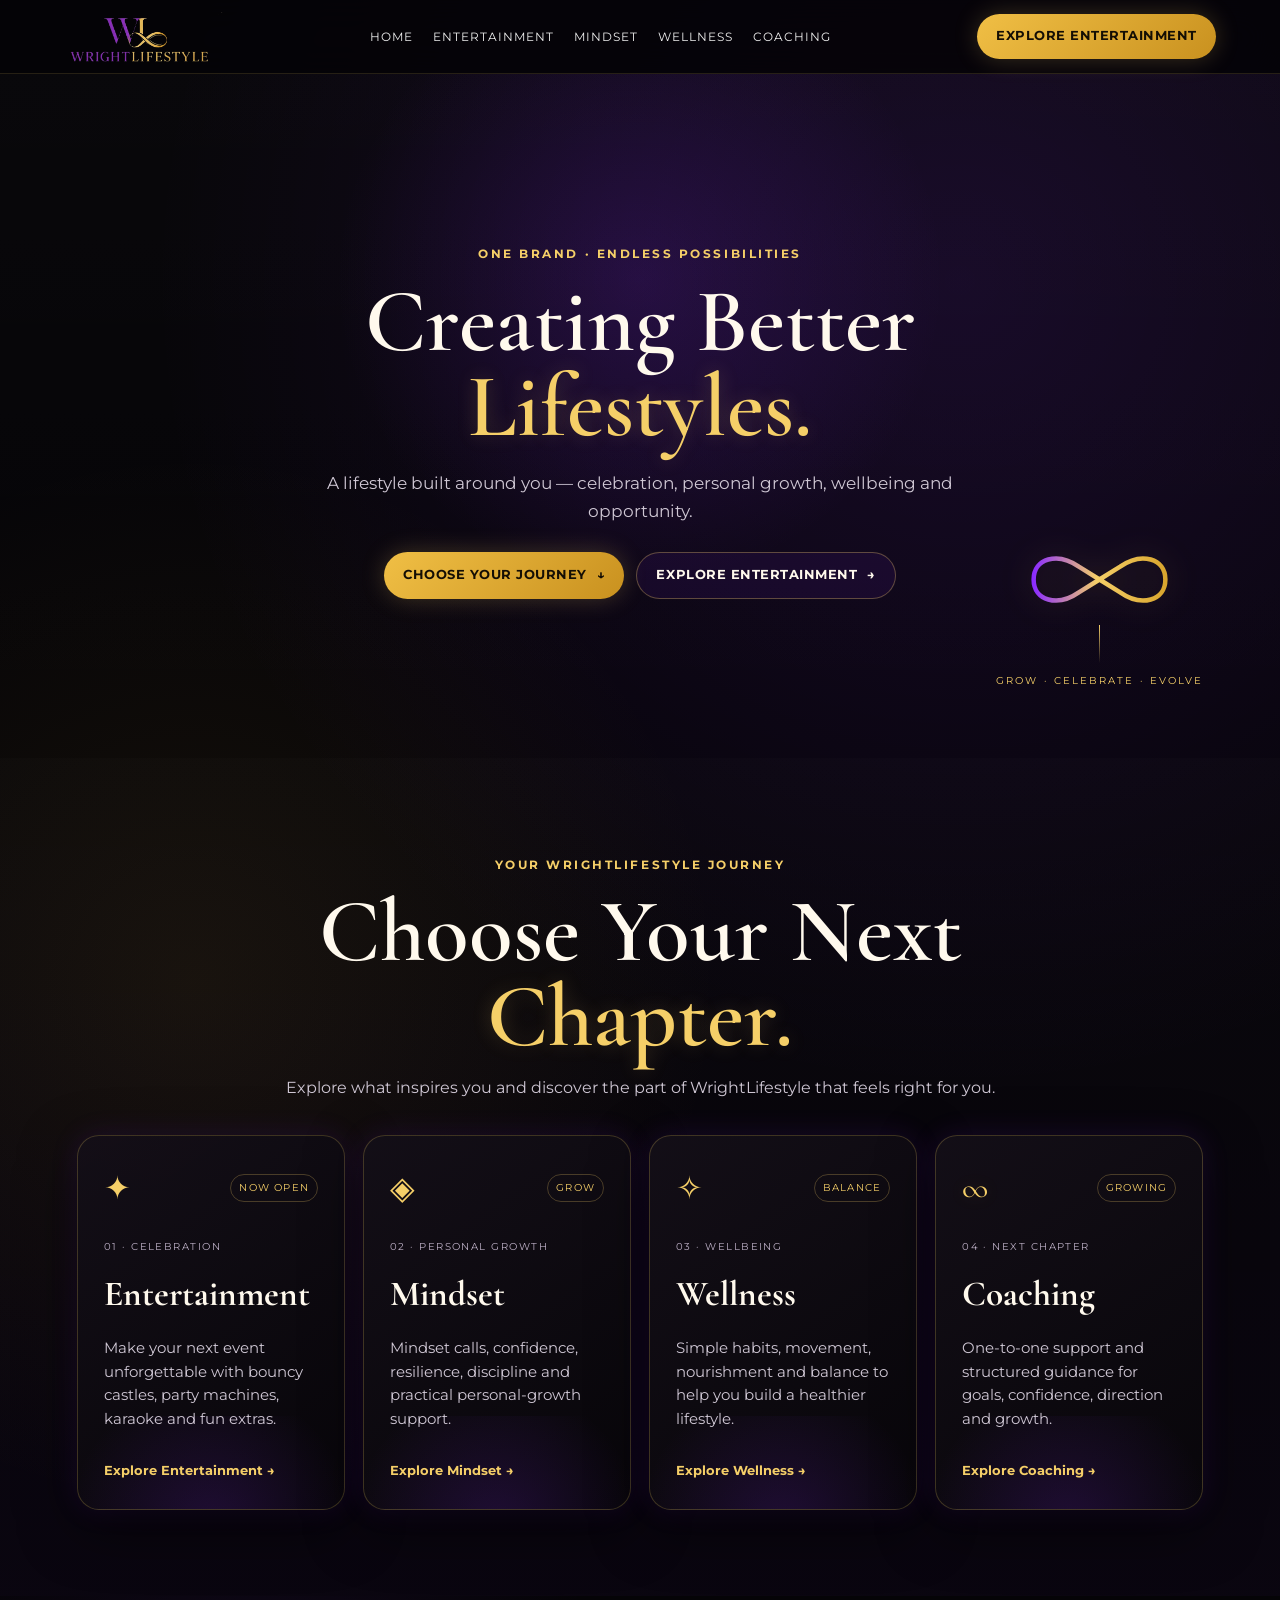
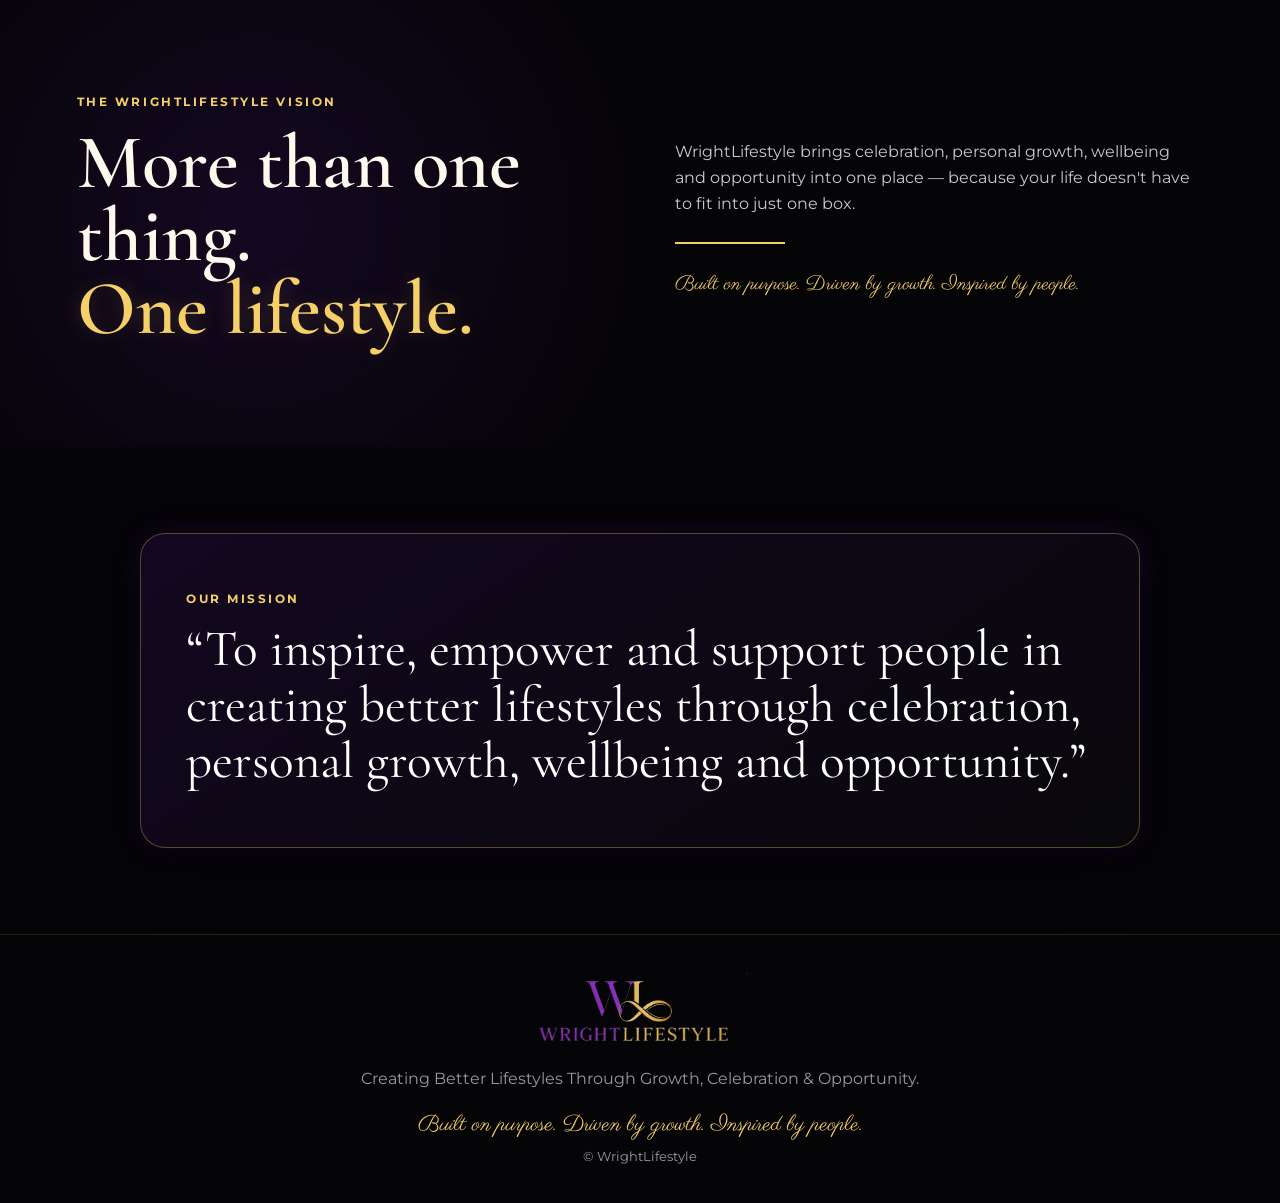
==== commit 690a2207: "Update WrightLifestyle to V11" ====
--- a/index.html
+++ b/index.html
@@ -1,204 +1,10 @@
-<!doctype html>
-<html lang="en">
-<head>
-  <meta charset="utf-8">
-  <meta name="viewport" content="width=device-width, initial-scale=1">
-  <meta name="description" content="WrightLifestyle — entertainment, growth, wellbeing and opportunity.">
-  <title>WrightLifestyle | Creating Better Lifestyles</title>
-  <link rel="stylesheet" href="styles.css">
-</head>
-<body>
-  <a class="skip-link" href="#main">Skip to content</a>
-
-  <header class="site-header">
-    <a class="brand" href="#home" aria-label="WrightLifestyle home">
-      <span>WRIGHT</span><strong>LIFESTYLE</strong>
-    </a>
-    <nav aria-label="Main navigation">
-      <a href="#entertainment">Entertainment</a>
-      <a href="#journeys">Explore</a>
-      <a href="#about">About</a>
-      <a href="#contact">Contact</a>
-    </nav>
-    <a class="nav-cta" href="#entertainment">View Entertainment</a>
-  </header>
-
-  <main id="main">
-    <section id="home" class="hero">
-      <div class="hero-grid"></div>
-      <div class="hero-glow glow-one"></div>
-      <div class="hero-glow glow-two"></div>
-
-      <div class="hero-content">
-        <p class="eyebrow">ONE BRAND · ENDLESS POSSIBILITIES</p>
-        <h1>Creating Better<br><span>Lifestyles.</span></h1>
-        <p class="hero-copy">Growth, celebration, wellbeing and opportunity — brought together under one vision.</p>
-        <div class="hero-actions">
-          <a class="button primary" href="#entertainment">Explore Entertainment <span>→</span></a>
-          <a class="button ghost" href="#journeys">Choose Your Journey <span>↓</span></a>
-        </div>
-      </div>
-
-      <div class="hero-side" aria-hidden="true">
-        <span class="hero-infinity">∞</span>
-        <span class="hero-line"></span>
-        <span>GROW · CELEBRATE · EVOLVE</span>
-      </div>
-
-      <a class="scroll-cue" href="#entertainment" aria-label="Scroll to entertainment">SCROLL <span>↓</span></a>
-    </section>
-
-    <!-- Entertainment is deliberately placed immediately after the hero so customers can find the main business quickly. -->
-    <section id="entertainment" class="section entertainment-section">
-      <div class="section-heading split-heading">
-        <div>
-          <p class="eyebrow">WRIGHTLIFESTYLE ENTERTAINMENT</p>
-          <h2>Let’s make your<br><span>celebration unforgettable.</span></h2>
-        </div>
-        <p>Party equipment, bouncy castles and entertainment hire designed to bring the fun to your event.</p>
-      </div>
-
-      <div class="entertainment-panel">
-        <div class="entertainment-main">
-          <div class="featured-badge">★ MAIN EVENT</div>
-          <h3>Everything you need to<br><span>bring the party to life.</span></h3>
-          <p>Explore our growing range of entertainment hire for birthdays, family celebrations, children’s parties and special events.</p>
-          <div class="feature-actions">
-            <a class="button primary" href="#offers">See What We Offer <span>→</span></a>
-            <a class="text-link" href="#contact">Ask about your event <span>↗</span></a>
-          </div>
-        </div>
-        <div class="entertainment-orbit" aria-hidden="true">
-          <span class="orbit-ring ring-one"></span>
-          <span class="orbit-ring ring-two"></span>
-          <span class="orbit-symbol">∞</span>
-        </div>
-      </div>
-
-      <div id="offers" class="offer-grid">
-        <a class="offer-card featured" href="#contact">
-          <span class="offer-number">01</span>
-          <span class="offer-icon">✦</span>
-          <h3>Bouncy Castles</h3>
-          <p>Fun-filled options for younger children and bigger celebrations.</p>
-          <strong>View options & prices →</strong>
-        </a>
-        <a class="offer-card" href="#contact">
-          <span class="offer-number">02</span>
-          <span class="offer-icon">✧</span>
-          <h3>Party Machines</h3>
-          <p>Candy floss, popcorn, chocolate fountain and more.</p>
-          <strong>View options & prices →</strong>
-        </a>
-        <a class="offer-card" href="#contact">
-          <span class="offer-number">03</span>
-          <span class="offer-icon">◈</span>
-          <h3>Party Extras</h3>
-          <p>Waffle & corn dog treats, hotdogs, slush and other additions.</p>
-          <strong>View options & prices →</strong>
-        </a>
-        <a class="offer-card" href="#contact">
-          <span class="offer-number">04</span>
-          <span class="offer-icon">♫</span>
-          <h3>Karaoke & Fun</h3>
-          <p>Turn up the atmosphere with entertainment made for parties.</p>
-          <strong>Ask about availability →</strong>
-        </a>
-      </div>
-
-      <div class="price-strip">
-        <div><span class="price-icon">£</span><strong>Prices made easy.</strong></div>
-        <p>Our dedicated entertainment pricing and packages are coming next — with clear options so you can quickly find what fits your event.</p>
-        <a class="button small" href="#contact">Ask for a Quote <span>→</span></a>
-      </div>
-    </section>
-
-    <section id="journeys" class="section journeys-section">
-      <div class="section-heading centered">
-        <p class="eyebrow">CHOOSE YOUR JOURNEY</p>
-        <h2>More than entertainment.<br><span>A lifestyle built around you.</span></h2>
-        <p>WrightLifestyle is growing into a home for celebration, personal growth, wellbeing and opportunity.</p>
-      </div>
-
-      <div class="cards">
-        <article class="card entertainment-card">
-          <div class="card-top"><span class="icon">✦</span><span class="card-status">NOW OPEN</span></div>
-          <p class="card-label">01 · CELEBRATION</p>
-          <h3>Entertainment</h3>
-          <p>Party equipment, bouncy castles and event entertainment designed to make moments memorable.</p>
-          <a href="#entertainment">Explore Entertainment →</a>
-        </article>
-
-        <article class="card mindset-card">
-          <div class="card-top"><span class="icon">◈</span><span class="card-status">GROW</span></div>
-          <p class="card-label">02 · PERSONAL GROWTH</p>
-          <h3>Mindset</h3>
-          <p>Personal growth, resilience, confidence, discipline and positive thinking to help you become your best self.</p>
-          <a href="#contact">Discover Mindset →</a>
-        </article>
-
-        <article class="card wellness-card">
-          <div class="card-top"><span class="icon">✧</span><span class="card-status">BALANCE</span></div>
-          <p class="card-label">03 · WELLBEING</p>
-          <h3>Wellness</h3>
-          <p>Positive habits, wellbeing and balance to support a healthier, happier lifestyle.</p>
-          <a href="#contact">Explore Wellness →</a>
-        </article>
-
-        <article class="card coaching-card">
-          <div class="card-top"><span class="icon">∞</span><span class="card-status">COMING SOON</span></div>
-          <p class="card-label">04 · NEXT CHAPTER</p>
-          <h3>Coaching</h3>
-          <p>Guidance, mentoring and support for the next chapter of your journey.</p>
-          <a href="#contact">Join the Journey →</a>
-        </article>
-      </div>
-    </section>
-
-    <section id="about" class="statement">
-      <div>
-        <p class="eyebrow">THE WRIGHTLIFESTYLE VISION</p>
-        <h2>Life isn't just<br>about one thing.</h2>
-      </div>
-      <div class="statement-copy">
-        <p>It’s about creating a lifestyle you’re proud of. Whether you’re celebrating a milestone, developing your mindset, improving your wellbeing or preparing for your next chapter, WrightLifestyle is here to support the journey.</p>
-        <span class="gold-rule"></span>
-        <p class="statement-signoff">Built on purpose. Driven by growth. Inspired by people.</p>
-      </div>
-    </section>
-
-    <section class="mission section">
-      <div class="mission-box">
-        <p class="eyebrow">OUR MISSION</p>
-        <blockquote>“To inspire, empower and support people in creating better lifestyles through celebration, personal growth, wellbeing and opportunity.”</blockquote>
-      </div>
-    </section>
-
-    <section id="contact" class="contact section">
-      <div class="section-heading centered">
-        <p class="eyebrow">LET’S CONNECT</p>
-        <h2>Have an event in mind?</h2>
-        <p>Tell us what you’re planning and we’ll help you find the right entertainment.</p>
-      </div>
-      <div class="contact-actions">
-        <!-- Replace placeholders with real details before launch. -->
-        <a class="contact-card" href="tel:YOUR_PHONE_NUMBER">
-          <span>☎</span><div><small>CALL / WHATSAPP</small><strong>Your phone number</strong></div>
-        </a>
-        <a class="contact-card" href="mailto:YOUR_EMAIL@example.com">
-          <span>✉</span><div><small>EMAIL</small><strong>Your email address</strong></div>
-        </a>
-        <a class="contact-card" href="https://instagram.com/" target="_blank" rel="noopener">
-          <span>◎</span><div><small>FOLLOW</small><strong>Instagram</strong></div>
-        </a>
-      </div>
-    </section>
-  </main>
-
-  <footer>
-    <div class="brand"><span>WRIGHT</span><strong>LIFESTYLE</strong></div>
-    <p>Creating Better Lifestyles Through Growth, Celebration & Opportunity.</p>
-    <small>© WrightLifestyle</small>
-  </footer>
-</body>
-</html>
+<!doctype html><html lang="en"><head><meta charset="utf-8"><meta name="viewport" content="width=device-width,initial-scale=1"><meta name="description" content="WrightLifestyle — celebration, mindset, wellness and coaching."><title>WrightLifestyle | Creating Better Lifestyles</title><link rel="stylesheet" href="styles.css"></head><body>
+<header class="site-header"><a class="brand-link" href="index.html"><img class="brand-logo" src="assets/wrightlifestyle-logo-main-transparent.png" alt="WrightLifestyle"></a><nav><a href="index.html">Home</a><a href="entertainment.html">Entertainment</a><a href="mindset.html">Mindset</a><a href="wellness.html">Wellness</a><a href="coaching.html">Coaching</a></nav><a class="nav-cta" href="entertainment.html">Explore Entertainment</a></header>
+<main><section class="hero home-hero"><div class="hero-content"><p class="eyebrow">ONE BRAND · ENDLESS POSSIBILITIES</p><h1>Creating Better<br><span>Lifestyles.</span></h1><p class="hero-copy">A lifestyle built around you — celebration, personal growth, wellbeing and opportunity.</p><div class="hero-actions"><a class="button primary" href="#journeys">Choose Your Journey <span>↓</span></a><a class="button ghost" href="entertainment.html">Explore Entertainment <span>→</span></a></div></div><div class="hero-side"><img src="assets/infinity-balanced.svg" class="hero-infinity-svg" alt=""><span class="hero-line"></span><span>GROW · CELEBRATE · EVOLVE</span></div></section>
+<section id="journeys" class="section journeys-section"><div class="section-heading centered"><p class="eyebrow">YOUR WRIGHTLIFESTYLE JOURNEY</p><h2>Choose Your Next<br><span>Chapter.</span></h2><p>Explore what inspires you and discover the part of WrightLifestyle that feels right for you.</p></div><div class="cards">
+<article class="card entertainment-card"><div class="card-top"><span class="icon">✦</span><span class="card-status">NOW OPEN</span></div><p class="card-label">01 · CELEBRATION</p><h3>Entertainment</h3><p>Make your next event unforgettable with bouncy castles, party machines, karaoke and fun extras.</p><a href="entertainment.html">Explore Entertainment →</a></article>
+<article class="card mindset-card"><div class="card-top"><span class="icon">◈</span><span class="card-status">GROW</span></div><p class="card-label">02 · PERSONAL GROWTH</p><h3>Mindset</h3><p>Mindset calls, confidence, resilience, discipline and practical personal-growth support.</p><a href="mindset.html">Explore Mindset →</a></article>
+<article class="card wellness-card"><div class="card-top"><span class="icon">✧</span><span class="card-status">BALANCE</span></div><p class="card-label">03 · WELLBEING</p><h3>Wellness</h3><p>Simple habits, movement, nourishment and balance to help you build a healthier lifestyle.</p><a href="wellness.html">Explore Wellness →</a></article>
+<article class="card coaching-card"><div class="card-top"><span class="icon infinity-icon">∞</span><span class="card-status">GROWING</span></div><p class="card-label">04 · NEXT CHAPTER</p><h3>Coaching</h3><p>One-to-one support and structured guidance for goals, confidence, direction and growth.</p><a href="coaching.html">Explore Coaching →</a></article></div></section>
+<section class="section lifestyle-statement"><div class="statement-side"><p class="eyebrow">THE WRIGHTLIFESTYLE VISION</p><h2>More than one thing.<br><span>One lifestyle.</span></h2></div><div class="statement-copy"><p>WrightLifestyle brings celebration, personal growth, wellbeing and opportunity into one place — because your life doesn't have to fit into just one box.</p><span class="gold-rule"></span><p class="statement-signoff">Built on purpose. Driven by growth. Inspired by people.</p></div></section>
+<section class="section mission"><div class="mission-box"><p class="eyebrow">OUR MISSION</p><blockquote>“To inspire, empower and support people in creating better lifestyles through celebration, personal growth, wellbeing and opportunity.”</blockquote></div></section></main><footer><img src="assets/wrightlifestyle-logo-main-transparent.png" alt="WrightLifestyle"><p>Creating Better Lifestyles Through Growth, Celebration & Opportunity.</p><div class="footer-tag">Built on purpose. Driven by growth. Inspired by people.</div><small>© WrightLifestyle</small></footer></body></html>
--- a/styles.css
+++ b/styles.css
@@ -1,185 +1,60 @@
-@import url('https://fonts.googleapis.com/css2?family=DM+Sans:wght@400;500;600;700&family=Playfair+Display:wght@600;700&display=swap');
+@import url('https://fonts.googleapis.com/css2?family=Cormorant+Garamond:wght@500;600;700&family=Montserrat:wght@400;500;600;700;800&family=Parisienne&display=swap');
+:root{--black:#050407;--black2:#0c0910;--purple:#8b2cff;--purple2:#c05cff;--gold:#d9a62e;--gold2:#f5cf68;--cream:#fff9ed;--muted:#cfc7d4;--line:rgba(245,207,104,.32);--shadow:0 18px 55px rgba(0,0,0,.55),0 0 28px rgba(139,44,255,.14)}
+*{box-sizing:border-box}html{scroll-behavior:smooth}body{margin:0;background:radial-gradient(circle at 75% 10%,rgba(139,44,255,.13),transparent 30%),radial-gradient(circle at 15% 35%,rgba(217,166,46,.08),transparent 25%),var(--black);color:var(--cream);font-family:Montserrat,Arial,sans-serif;line-height:1.6}a{color:inherit;text-decoration:none}.skip-link{position:absolute;left:-9999px}.skip-link:focus{left:10px;top:10px;z-index:100;background:#fff;color:#000;padding:8px}.site-header{position:sticky;top:0;z-index:50;display:flex;align-items:center;gap:24px;padding:10px 5vw;background:rgba(5,4,7,.88);backdrop-filter:blur(18px);border-bottom:1px solid rgba(245,207,104,.14)}.brand-logo{width:150px;height:55px;object-fit:cover;object-position:center top;border-radius:4px}.site-header nav{display:flex;gap:22px;flex:1;justify-content:center}.site-header nav a{font-size:.78rem;letter-spacing:.08em;text-transform:uppercase;color:#eee;transition:.2s}.site-header nav a:hover{color:var(--gold2)}.nav-cta,.button{display:inline-flex;align-items:center;justify-content:center;gap:10px;border-radius:999px;padding:12px 19px;font-weight:700;font-size:.8rem;letter-spacing:.04em;text-transform:uppercase}.nav-cta,.button.primary{background:linear-gradient(135deg,#f0bf45,#c9911f);color:#140e04;box-shadow:0 0 25px rgba(245,207,104,.22)}.button.ghost{border:1px solid var(--line);background:rgba(139,44,255,.08)}.button.small{padding:9px 15px}.hero{min-height:76vh;position:relative;display:grid;place-items:center;overflow:hidden;padding:80px 6vw}.hero:before{content:"";position:absolute;inset:0;background:radial-gradient(circle at 50% 30%,rgba(139,44,255,.17),transparent 38%),linear-gradient(180deg,rgba(255,255,255,.015),transparent)}.hero-content{position:relative;z-index:2;max-width:860px;text-align:center}.eyebrow{font-size:.72rem;letter-spacing:.22em;text-transform:uppercase;color:var(--gold2);font-weight:700}.hero h1,.section h2{font-family:"Cormorant Garamond",Georgia,serif;font-weight:600;line-height:.95;margin:15px 0;font-size:clamp(3.2rem,7vw,6.8rem)}.hero h1 span,.section h2 span{color:var(--gold2);text-shadow:0 0 20px rgba(245,207,104,.2)}.hero-copy{max-width:700px;margin:20px auto;color:var(--muted);font-size:1.08rem}.hero-actions{display:flex;justify-content:center;gap:12px;flex-wrap:wrap;margin-top:28px}.hero-side{position:absolute;right:5vw;bottom:12%;display:grid;gap:8px;justify-items:center;color:var(--gold2);font-size:.65rem;letter-spacing:.2em}.hero-infinity{font-size:7rem;line-height:.8;color:var(--gold2);text-shadow:0 0 25px rgba(245,207,104,.3)}.hero-line{width:1px;height:55px;background:linear-gradient(var(--gold2),transparent)}.section{padding:86px 6vw}.section-heading{max-width:1100px;margin:0 auto 34px}.section-heading.centered{text-align:center}.section-heading p:last-child{color:var(--muted);max-width:760px}.section-heading.split-heading{display:flex;justify-content:space-between;gap:50px;align-items:end}.section-heading.split-heading>p{max-width:430px}.entertainment-section{background:linear-gradient(180deg,rgba(139,44,255,.045),transparent)}.feature-panel{max-width:1120px;margin:auto;border:1px solid var(--line);border-radius:28px;overflow:hidden;position:relative;background:linear-gradient(120deg,rgba(20,12,28,.92),rgba(7,5,10,.98));box-shadow:var(--shadow)}.feature-panel:after{content:"";position:absolute;inset:auto -10% -50% 35%;height:70%;background:radial-gradient(circle,rgba(139,44,255,.25),transparent 65%);pointer-events:none}.feature-panel-inner{padding:48px;position:relative;z-index:2}.feature-panel h3{font-family:"Cormorant Garamond",serif;font-size:clamp(2.2rem,4vw,4rem);margin:8px 0}.feature-panel h3 span{color:var(--gold2)}.feature-panel p{color:var(--muted);max-width:620px}.feature-panel-actions{display:flex;gap:14px;flex-wrap:wrap;margin-top:22px}.mini-stat{display:inline-block;color:var(--gold2);font-size:.72rem;letter-spacing:.12em;text-transform:uppercase;border:1px solid var(--line);padding:7px 10px;border-radius:999px}.journeys-section{background:linear-gradient(180deg,rgba(255,255,255,.01),rgba(139,44,255,.035))}.cards{display:grid;grid-template-columns:repeat(4,1fr);gap:18px;max-width:1200px;margin:auto}.card{min-height:310px;padding:26px;border:1px solid rgba(245,207,104,.22);border-radius:22px;position:relative;overflow:hidden;background:linear-gradient(145deg,rgba(20,15,24,.95),rgba(8,6,10,.98));box-shadow:var(--shadow)}.card:after{content:"";position:absolute;inset:auto -30% -35% -30%;height:60%;background:radial-gradient(circle,rgba(139,44,255,.17),transparent 60%)}.card>*{position:relative;z-index:2}.card .icon{font-size:2rem;color:var(--gold2)}.card-status{font-size:.62rem;letter-spacing:.12em;border:1px solid rgba(245,207,104,.25);padding:5px 8px;border-radius:999px;color:var(--gold2)}.card-top{display:flex;justify-content:space-between;align-items:center}.card-label{font-size:.65rem;letter-spacing:.14em;color:#bbaec4;text-transform:uppercase;margin-top:26px}.card h3{font-family:"Cormorant Garamond",serif;font-size:2.2rem;margin:5px 0}.card p:not(.card-label){color:var(--muted);font-size:.92rem}.card a{display:inline-block;margin-top:14px;color:var(--gold2);font-weight:700;font-size:.82rem}.statement{max-width:1200px;margin:auto;padding:100px 6vw;display:grid;grid-template-columns:1fr 1fr;gap:70px;align-items:center}.statement h2{font-family:"Cormorant Garamond",serif;font-size:clamp(3.5rem,6vw,6rem);margin:0}.statement-copy{color:var(--muted);font-size:1.02rem}.statement-copy .gold-rule{display:block;width:110px;height:2px;background:var(--gold2);margin:25px 0}.statement-signoff{font-family:Parisienne,cursive;color:var(--gold2);font-size:1.7rem}.mission-box{max-width:1000px;margin:auto;border:1px solid var(--line);border-radius:25px;padding:45px;background:linear-gradient(145deg,rgba(139,44,255,.1),rgba(255,255,255,.02));box-shadow:var(--shadow)}blockquote{font-family:"Cormorant Garamond",serif;font-size:clamp(2rem,4vw,3.5rem);line-height:1.1;margin:12px 0;color:#fff}.logo-lockup{text-align:center;margin-bottom:20px}.logo-lockup img{width:min(420px,80vw);max-height:150px;object-fit:cover;object-position:center top}.page-hero{padding:80px 6vw 60px;text-align:center;position:relative;overflow:hidden}.page-hero:after{content:"";position:absolute;inset:0;background:radial-gradient(circle at 50% 20%,rgba(139,44,255,.18),transparent 45%);pointer-events:none}.page-hero>*{position:relative;z-index:2}.page-hero h1{font-family:"Cormorant Garamond",serif;font-size:clamp(3rem,7vw,6rem);line-height:.95;margin:10px 0}.page-hero h1 span{color:var(--gold2)}.offer-grid{max-width:1200px;margin:auto;display:grid;grid-template-columns:repeat(4,1fr);gap:18px}.offer-card{min-height:280px;border:1px solid var(--line);border-radius:24px;padding:24px;display:flex;flex-direction:column;justify-content:flex-end;position:relative;overflow:hidden;background:linear-gradient(150deg,#151019,#060508);box-shadow:var(--shadow)}.offer-card:before{content:"";position:absolute;inset:0;background-position:center;background-repeat:no-repeat;background-size:75%;opacity:.17;filter:drop-shadow(0 0 18px rgba(245,207,104,.15))}.offer-card.castle:before{background-image:url('assets/bouncy-castle.svg')}.offer-card.machines:before{background-image:url('assets/party-machines.svg')}.offer-card.extras:before{background-image:url('assets/party-extras.svg')}.offer-card.karaoke:before{background-image:url('assets/karaoke.svg')}.offer-card>*{position:relative;z-index:2}.offer-number{position:absolute;top:18px;right:18px;color:var(--gold2);font-size:.75rem}.offer-icon{font-size:2.2rem;color:var(--purple2)}.offer-card h3{font-family:"Cormorant Garamond",serif;font-size:2rem;margin:8px 0}.offer-card p{color:var(--muted);font-size:.88rem}.offer-card strong{color:var(--gold2);font-size:.8rem}.pricing-grid{max-width:1200px;margin:auto;display:grid;grid-template-columns:repeat(2,1fr);gap:20px}.price-category{border:1px solid rgba(245,207,104,.22);border-radius:22px;padding:26px;background:rgba(11,8,14,.92)}.price-category h3{font-family:"Cormorant Garamond",serif;font-size:2.1rem;margin:0 0 10px;color:var(--gold2)}.price-row{display:flex;justify-content:space-between;gap:18px;padding:14px 0;border-bottom:1px solid rgba(255,255,255,.08)}.price-row:last-child{border-bottom:0}.price-row span{color:#fff}.price-row small{display:block;color:#aaa;font-size:.72rem}.price{font-weight:800;color:var(--gold2);white-space:nowrap}.package-grid{max-width:1200px;margin:auto;display:grid;grid-template-columns:repeat(3,1fr);gap:18px}.package{border:1px solid var(--line);border-radius:22px;padding:26px;background:linear-gradient(145deg,rgba(139,44,255,.09),rgba(255,255,255,.02))}.package h3{font-family:"Cormorant Garamond",serif;font-size:2rem;margin:0}.package .package-price{font-size:2rem;color:var(--gold2);font-weight:800;margin:10px 0}.package ul{padding-left:18px;color:var(--muted)}.note{max-width:900px;margin:20px auto 0;color:#a99fab;font-size:.8rem;text-align:center}.contact{background:radial-gradient(circle at 50% 20%,rgba(139,44,255,.12),transparent 45%)}.contact-actions{max-width:900px;margin:auto;display:grid;grid-template-columns:repeat(3,1fr);gap:16px}.contact-card{border:1px solid var(--line);border-radius:18px;padding:20px;display:flex;gap:14px;align-items:center;background:rgba(10,7,13,.9)}.contact-card>span{font-size:1.8rem;color:var(--gold2)}.contact-card small{display:block;color:#9d92a1;letter-spacing:.12em}.contact-card strong{font-size:.9rem;word-break:break-word}.profile-page{max-width:1100px;margin:auto}.profile-grid{display:grid;grid-template-columns:1fr 1fr;gap:20px}.info-panel{border:1px solid var(--line);border-radius:22px;padding:30px;background:rgba(12,9,16,.9)}.info-panel h3{font-family:"Cormorant Garamond",serif;font-size:2.2rem;color:var(--gold2);margin-top:0}.info-panel p,.info-panel li{color:var(--muted)}.schedule{display:grid;grid-template-columns:1fr 1fr;gap:12px}.schedule div{padding:16px;border-radius:15px;background:rgba(139,44,255,.09);border:1px solid rgba(139,44,255,.25)}.schedule strong{display:block;color:#fff}.schedule span{color:var(--gold2)}footer{border-top:1px solid rgba(245,207,104,.14);padding:35px 6vw;text-align:center;color:#9e95a4}footer img{width:210px;height:78px;object-fit:cover;object-position:center top}.footer-tag{font-family:Parisienne,cursive;color:var(--gold2);font-size:1.5rem}
+@media(max-width:950px){.cards,.offer-grid{grid-template-columns:repeat(2,1fr)}.pricing-grid,.package-grid,.profile-grid{grid-template-columns:1fr 1fr}.site-header nav{display:none}.hero-side{display:none}.statement{grid-template-columns:1fr;gap:20px}.contact-actions{grid-template-columns:1fr}}
+@media(max-width:620px){.site-header{padding:8px 4vw}.brand-logo{width:125px;height:48px}.nav-cta{padding:9px 12px;font-size:.65rem}.hero{min-height:72vh;padding:60px 5vw}.hero h1{font-size:3.4rem}.hero-copy{font-size:.95rem}.section{padding:62px 5vw}.section-heading.split-heading{display:block}.cards,.offer-grid,.pricing-grid,.package-grid,.profile-grid{grid-template-columns:1fr}.feature-panel-inner{padding:30px}.statement{padding:70px 5vw}.statement h2{font-size:3.6rem}.page-hero{padding:60px 5vw 35px}.page-hero h1{font-size:3.5rem}.schedule{grid-template-columns:1fr}}
 
-:root {
-  --black: #07060a;
-  --black-soft: #0e0b13;
-  --purple: #6f2cff;
-  --purple-bright: #9b5cff;
-  --gold: #d7b25b;
-  --gold-light: #f0d58a;
-  --white: #f8f7fb;
-  --muted: #b8b3c4;
-  --line: rgba(255,255,255,.11);
-  --shadow: 0 25px 70px rgba(0,0,0,.35);
-  --radius: 24px;
+/* V5 refinement layer — balanced, cleaner and more brand-led */
+.brand-link{display:flex;align-items:center}.brand-logo{width:160px;height:auto;max-height:62px;object-fit:contain;object-position:center;display:block;background:transparent;border-radius:0}
+.site-header{gap:18px}.site-header nav{gap:20px}.nav-cta{white-space:nowrap}
+.hero-side{right:6vw;bottom:10%;gap:10px}.hero-infinity-svg{width:155px;height:auto;filter:drop-shadow(0 0 16px rgba(245,207,104,.22))}.hero-side .hero-line{height:38px}
+.infinity-icon{font-family:"Cormorant Garamond",serif;color:var(--gold2);text-shadow:0 0 18px rgba(245,207,104,.18)}
+.lifestyle-statement{display:grid;grid-template-columns:minmax(0,1fr) minmax(0,1fr);gap:70px;align-items:center;background:radial-gradient(circle at 20% 50%,rgba(139,44,255,.11),transparent 38%)}
+.lifestyle-statement h2{font-size:clamp(3rem,6vw,5.6rem)}.lifestyle-statement .statement-copy{max-width:650px}.lifestyle-statement .statement-signoff{font-size:1.25rem}
+.dedicated-lockup{text-align:center;margin:0 auto 24px;display:grid;justify-items:center;gap:7px}.dedicated-lockup img{width:min(340px,72vw);height:auto;max-height:120px;object-fit:contain}.dedicated-lockup div{font-size:.78rem;letter-spacing:.34em;color:var(--gold2);font-weight:800;text-transform:uppercase;text-shadow:0 0 16px rgba(245,207,104,.18)}
+.page-hero{padding:72px 6vw 55px;position:relative;text-align:center;background:radial-gradient(circle at 50% 20%,rgba(139,44,255,.16),transparent 45%),linear-gradient(180deg,rgba(255,255,255,.015),transparent)}.page-hero h1{font-family:"Cormorant Garamond",Georgia,serif;font-size:clamp(3.4rem,7vw,6.2rem);line-height:.95;margin:10px auto 16px}.page-hero h1 span{color:var(--gold2);text-shadow:0 0 20px rgba(245,207,104,.2)}
+.offer-grid{align-items:stretch}.offer-card{min-height:315px;display:flex;flex-direction:column;justify-content:flex-start}.offer-card strong{margin-top:auto}.offer-card h3{min-height:2.5em}.offer-card p{min-height:5em}
+.price-section{margin:54px auto 0;max-width:1200px}.category-heading{display:flex;align-items:end;justify-content:space-between;gap:25px;margin-bottom:18px}.category-heading h3{font-family:"Cormorant Garamond",serif;font-size:2.4rem;margin:0;color:var(--cream)}.category-heading p{margin:0;color:var(--muted);max-width:520px}
+.product-grid{display:grid;grid-template-columns:repeat(3,1fr);gap:18px}.product-card{display:flex;flex-direction:column;overflow:hidden;border:1px solid rgba(245,207,104,.23);border-radius:22px;background:linear-gradient(145deg,rgba(20,15,24,.96),rgba(8,6,10,.98));box-shadow:0 14px 45px rgba(0,0,0,.42);transition:transform .2s ease,border-color .2s ease,box-shadow .2s ease}.product-card:hover{transform:translateY(-4px);border-color:rgba(245,207,104,.55);box-shadow:0 18px 55px rgba(0,0,0,.55),0 0 28px rgba(139,44,255,.16)}.product-card img{width:100%;aspect-ratio:1.65;display:block;object-fit:cover;background:#08060c}.product-card>div{padding:18px 18px 20px}.product-card h4{font-family:"Cormorant Garamond",serif;font-size:1.55rem;margin:0 0 5px;color:var(--cream)}.product-card strong{display:block;color:var(--gold2);font-size:1.35rem;margin-bottom:6px}.product-card p{margin:0;color:var(--muted);font-size:.88rem}.note{max-width:900px;margin:30px auto 0;color:#a89eaa;text-align:center;font-size:.84rem}
+.package-grid{align-items:stretch}.package{height:100%;display:flex;flex-direction:column}.package .button{margin-top:auto;align-self:flex-start}
+.contact-card{font-weight:400}.contact-card strong{font-weight:500;font-size:.82rem;letter-spacing:.01em}.contact-card small{font-size:.62rem;letter-spacing:.12em;color:#a99fab}
+footer img{width:220px;height:auto;max-height:90px;object-fit:contain;background:transparent}footer .footer-tag{font-size:1.35rem}
+@media(max-width:950px){.product-grid{grid-template-columns:repeat(2,1fr)}.lifestyle-statement{grid-template-columns:1fr;gap:20px}.hero-side{display:none}.category-heading{display:block}.category-heading p{margin-top:8px}.site-header{gap:12px}.brand-logo{width:140px}.nav-cta{font-size:.68rem;padding:10px 13px}}
+@media(max-width:620px){.brand-logo{width:122px}.dedicated-lockup img{width:280px}.dedicated-lockup div{font-size:.65rem;letter-spacing:.24em}.product-grid{grid-template-columns:1fr}.product-card img{aspect-ratio:1.7}.category-heading h3{font-size:2rem}.category-heading p{font-size:.9rem}.offer-card h3,.offer-card p{min-height:0}.lifestyle-statement .statement-signoff{font-size:1.08rem}}
+
+/* V7 fixes: simple V4-style pricing + image hover previews */
+.price-category { position: relative; }
+.category-note { color: var(--muted); font-size: .84rem; margin: 0 0 8px; text-align: center; }
+.price-row { position: relative; cursor: default; align-items: center; }
+.price-row > span:first-child { text-align: left; }
+.price-row .hover-preview { position: absolute; right: 76px; top: 50%; width: 190px; padding: 7px; border: 1px solid var(--gold2); border-radius: 14px; background: rgba(6,4,9,.98); box-shadow: 0 18px 50px rgba(0,0,0,.65),0 0 28px rgba(139,44,255,.28); opacity: 0; visibility: hidden; transform: translateY(-50%) translateY(8px) scale(.96); transition: opacity .18s ease, transform .18s ease, visibility .18s ease; z-index: 50; pointer-events: none; }
+.price-row .hover-preview img { display:block; width:100%; aspect-ratio:1.2; object-fit:cover; border-radius:9px; }
+.price-row:hover .hover-preview, .price-row:focus .hover-preview, .price-row:focus-visible .hover-preview { opacity:1; visibility:visible; transform:translateY(-50%) translateY(0) scale(1); }
+.dedicated-lockup { text-align:center; margin-bottom:20px; }
+.dedicated-lockup img { width:min(420px,80vw); max-height:150px; object-fit:cover; object-position:center top; }
+.dedicated-lockup > div { margin-top:-6px; color:var(--gold2); font-size:.75rem; letter-spacing:.34em; font-weight:700; }
+#enquire .section-heading { text-align:center; margin-left:auto; margin-right:auto; }
+@media (max-width: 700px) {
+  .price-row .hover-preview { right: 58px; width: 145px; }
+  .category-note { text-align:center; }
 }
 
-* { box-sizing: border-box; }
-html { scroll-behavior: smooth; }
-body {
-  margin: 0;
-  background: var(--black);
-  color: var(--white);
-  font-family: 'DM Sans', system-ui, sans-serif;
-  line-height: 1.6;
-}
-a { color: inherit; text-decoration: none; }
-.skip-link { position: absolute; left: -9999px; }
-.skip-link:focus { left: 20px; top: 20px; z-index: 99; padding: 10px 14px; background: var(--gold); color: #111; }
-
-.site-header {
-  position: fixed;
-  z-index: 20;
-  top: 16px;
-  left: 50%;
-  transform: translateX(-50%);
-  width: min(1180px, calc(100% - 28px));
-  display: flex;
-  align-items: center;
-  justify-content: space-between;
-  gap: 24px;
-  padding: 12px 14px 12px 20px;
-  border: 1px solid rgba(255,255,255,.12);
-  border-radius: 999px;
-  background: rgba(8,7,11,.78);
-  backdrop-filter: blur(18px);
-  box-shadow: 0 12px 40px rgba(0,0,0,.25);
-}
-.brand { display: inline-flex; align-items: baseline; gap: 7px; letter-spacing: .08em; font-size: 13px; white-space: nowrap; }
-.brand span { font-weight: 500; color: var(--white); }
-.brand strong { color: var(--gold-light); font-weight: 700; }
-nav { display: flex; gap: 26px; align-items: center; }
-nav a { color: #ddd8e7; font-size: 13px; font-weight: 600; transition: color .2s ease; }
-nav a:hover { color: var(--gold-light); }
-.nav-cta { background: linear-gradient(135deg, var(--purple), #7e3dff); padding: 10px 16px; border-radius: 999px; font-size: 12px; font-weight: 700; box-shadow: 0 8px 25px rgba(111,44,255,.28); }
-
-.hero {
-  min-height: 92vh;
-  position: relative;
-  overflow: hidden;
-  display: flex;
-  align-items: center;
-  padding: 150px max(7vw, 28px) 90px;
-  background: radial-gradient(circle at 72% 36%, rgba(111,44,255,.24), transparent 34%), radial-gradient(circle at 16% 85%, rgba(215,178,91,.08), transparent 28%), var(--black);
-  border-bottom: 1px solid var(--line);
-}
-.hero-grid { position: absolute; inset: 0; opacity: .16; background-image: linear-gradient(rgba(255,255,255,.05) 1px, transparent 1px), linear-gradient(90deg, rgba(255,255,255,.05) 1px, transparent 1px); background-size: 80px 80px; mask-image: linear-gradient(to bottom, black, transparent 88%); }
-.hero-glow { position: absolute; border-radius: 50%; filter: blur(8px); pointer-events: none; }
-.glow-one { width: 460px; height: 460px; right: 8%; top: 15%; background: rgba(111,44,255,.12); }
-.glow-two { width: 260px; height: 260px; right: 31%; bottom: 4%; background: rgba(215,178,91,.08); }
-.hero-content { position: relative; z-index: 2; width: min(720px, 100%); }
-.eyebrow { margin: 0 0 14px; color: var(--gold-light); font-size: 11px; font-weight: 700; letter-spacing: .22em; }
-h1, h2, h3 { margin: 0; line-height: 1.03; }
-h1 { font-family: 'Playfair Display', Georgia, serif; font-size: clamp(58px, 9vw, 116px); letter-spacing: -.045em; }
-h1 span, h2 span, h3 span { color: var(--gold-light); }
-.hero-copy { max-width: 600px; margin: 25px 0 30px; color: var(--muted); font-size: clamp(16px, 2vw, 19px); }
-.hero-actions, .feature-actions { display: flex; flex-wrap: wrap; gap: 12px; align-items: center; }
-.button { display: inline-flex; align-items: center; justify-content: center; gap: 14px; padding: 14px 20px; border-radius: 999px; font-size: 13px; font-weight: 700; transition: transform .2s ease, box-shadow .2s ease, background .2s ease; }
-.button:hover { transform: translateY(-2px); }
-.button.primary { background: linear-gradient(135deg, var(--purple), #813cff); box-shadow: 0 14px 35px rgba(111,44,255,.28); }
-.button.ghost { border: 1px solid rgba(255,255,255,.18); background: rgba(255,255,255,.03); }
-.button.small { padding: 11px 15px; font-size: 12px; background: var(--gold); color: #0d0b0f; }
-.hero-side { position: absolute; z-index: 1; right: 8%; top: 32%; display: flex; flex-direction: column; align-items: center; gap: 18px; color: rgba(240,213,138,.65); font-size: 9px; letter-spacing: .32em; transform: rotate(90deg); }
-.hero-infinity { font-size: 120px; line-height: .5; color: rgba(155,92,255,.5); transform: rotate(-90deg); }
-.hero-line { width: 100px; height: 1px; background: var(--gold); }
-.scroll-cue { position: absolute; bottom: 30px; left: max(7vw, 28px); color: #918b9e; font-size: 9px; letter-spacing: .28em; }
-.scroll-cue span { color: var(--gold-light); margin-left: 8px; }
-
-.section { padding: 110px max(7vw, 28px); }
-.section-heading { max-width: 760px; }
-.section-heading h2 { font-family: 'Playfair Display', Georgia, serif; font-size: clamp(42px, 6vw, 72px); letter-spacing: -.035em; }
-.section-heading > p:last-child { color: var(--muted); max-width: 620px; margin-top: 20px; }
-.split-heading { display: grid; grid-template-columns: 1.2fr .8fr; gap: 60px; align-items: end; max-width: 1180px; margin: 0 auto 48px; }
-.split-heading > p:last-child { margin: 0 0 4px; }
-.centered { text-align: center; margin-inline: auto; }
-.centered > p:last-child { margin-inline: auto; }
-
-.entertainment-section { background: linear-gradient(180deg, #0b0910, #09070c); }
-.entertainment-panel { max-width: 1180px; margin: 0 auto 22px; min-height: 360px; position: relative; overflow: hidden; display: flex; align-items: center; padding: clamp(30px, 6vw, 68px); border: 1px solid rgba(215,178,91,.24); border-radius: 32px; background: radial-gradient(circle at 82% 42%, rgba(111,44,255,.28), transparent 32%), linear-gradient(135deg, rgba(255,255,255,.045), rgba(255,255,255,.015)); box-shadow: var(--shadow); }
-.entertainment-panel::after { content: ''; position: absolute; inset: 0; background: linear-gradient(90deg, rgba(7,6,10,.05), transparent 58%); pointer-events: none; }
-.entertainment-main { position: relative; z-index: 2; max-width: 650px; }
-.featured-badge { display: inline-block; margin-bottom: 18px; padding: 7px 11px; border: 1px solid rgba(215,178,91,.35); border-radius: 999px; color: var(--gold-light); font-size: 9px; font-weight: 700; letter-spacing: .16em; }
-.entertainment-main h3 { font-family: 'Playfair Display', Georgia, serif; font-size: clamp(38px, 5vw, 62px); letter-spacing: -.035em; }
-.entertainment-main p { color: var(--muted); max-width: 580px; margin: 20px 0 26px; }
-.text-link { color: var(--gold-light); font-size: 12px; font-weight: 700; }
-.entertainment-orbit { position: absolute; right: 6%; width: 360px; height: 360px; border-radius: 50%; }
-.orbit-ring { position: absolute; border: 1px solid rgba(155,92,255,.35); border-radius: 50%; inset: 0; }
-.ring-two { inset: 14%; border-color: rgba(215,178,91,.25); }
-.orbit-symbol { position: absolute; inset: 0; display: grid; place-items: center; font-size: 190px; color: rgba(240,213,138,.14); font-family: Georgia, serif; }
-.offer-grid { max-width: 1180px; margin: 0 auto; display: grid; grid-template-columns: repeat(4, 1fr); gap: 14px; }
-.offer-card { min-height: 260px; position: relative; padding: 24px; overflow: hidden; border: 1px solid var(--line); border-radius: 20px; background: rgba(255,255,255,.025); transition: transform .2s ease, border-color .2s ease, background .2s ease; }
-.offer-card:hover { transform: translateY(-5px); border-color: rgba(215,178,91,.4); background: rgba(111,44,255,.08); }
-.offer-card.featured { background: linear-gradient(145deg, rgba(111,44,255,.18), rgba(255,255,255,.025)); border-color: rgba(111,44,255,.38); }
-.offer-number { position: absolute; right: 20px; top: 20px; color: #625b6d; font-size: 10px; letter-spacing: .14em; }
-.offer-icon { display: block; margin-bottom: 28px; color: var(--gold-light); font-size: 25px; }
-.offer-card h3 { font-size: 23px; margin-bottom: 10px; }
-.offer-card p { margin: 0 0 20px; color: var(--muted); font-size: 13px; }
-.offer-card strong { color: var(--gold-light); font-size: 11px; }
-.price-strip { max-width: 1180px; margin: 20px auto 0; padding: 18px 20px; display: grid; grid-template-columns: auto 1fr auto; gap: 18px; align-items: center; border-top: 1px solid var(--line); border-bottom: 1px solid var(--line); }
-.price-strip div { display: flex; align-items: center; gap: 10px; white-space: nowrap; }
-.price-icon { width: 30px; height: 30px; display: grid; place-items: center; border-radius: 50%; background: rgba(215,178,91,.13); color: var(--gold-light); font-weight: 700; }
-.price-strip strong { font-size: 13px; }
-.price-strip p { margin: 0; color: var(--muted); font-size: 12px; }
-
-.journeys-section { background: var(--black); }
-.cards { max-width: 1180px; margin: 50px auto 0; display: grid; grid-template-columns: repeat(4, 1fr); gap: 14px; }
-.card { min-height: 330px; padding: 25px; border: 1px solid var(--line); border-radius: var(--radius); display: flex; flex-direction: column; background: linear-gradient(145deg, rgba(255,255,255,.045), rgba(255,255,255,.012)); transition: transform .2s ease, border-color .2s ease; }
-.card:hover { transform: translateY(-5px); border-color: rgba(155,92,255,.42); }
-.entertainment-card { border-color: rgba(215,178,91,.3); background: linear-gradient(145deg, rgba(111,44,255,.16), rgba(255,255,255,.02)); }
-.card-top { display: flex; align-items: center; justify-content: space-between; }
-.icon { color: var(--gold-light); font-size: 27px; }
-.card-status { color: #9f98ac; font-size: 8px; letter-spacing: .16em; font-weight: 700; }
-.card-label { color: #8f879b; font-size: 9px; letter-spacing: .16em; margin: 24px 0 10px; }
-.card h3 { font-family: 'Playfair Display', Georgia, serif; font-size: 34px; }
-.card p:not(.card-label) { color: var(--muted); font-size: 13px; margin: 15px 0 24px; }
-.card a { margin-top: auto; color: var(--gold-light); font-size: 11px; font-weight: 700; }
-
-.statement { padding: 100px max(7vw, 28px); display: grid; grid-template-columns: 1fr 1fr; gap: 80px; align-items: end; background: radial-gradient(circle at 20% 50%, rgba(111,44,255,.13), transparent 34%), #0c0911; border-top: 1px solid var(--line); border-bottom: 1px solid var(--line); }
-.statement h2 { font-family: 'Playfair Display', Georgia, serif; font-size: clamp(48px, 6vw, 76px); letter-spacing: -.04em; }
-.statement-copy p { color: var(--muted); font-size: 16px; max-width: 600px; }
-.gold-rule { display: block; width: 75px; height: 2px; margin: 28px 0; background: var(--gold); }
-.statement-copy .statement-signoff { color: var(--gold-light); font-size: 11px; font-weight: 700; letter-spacing: .1em; }
-
-.mission { background: var(--black); }
-.mission-box { max-width: 980px; margin: auto; padding: 55px; text-align: center; border: 1px solid rgba(215,178,91,.2); border-radius: 28px; background: linear-gradient(135deg, rgba(111,44,255,.12), rgba(255,255,255,.02)); }
-blockquote { margin: 18px auto 0; max-width: 850px; font-family: 'Playfair Display', Georgia, serif; font-size: clamp(28px, 4vw, 44px); line-height: 1.2; }
-
-.contact { background: linear-gradient(180deg, #0c0911, #08070a); }
-.contact-actions { max-width: 1000px; margin: 45px auto 0; display: grid; grid-template-columns: repeat(3, 1fr); gap: 14px; }
-.contact-card { display: flex; align-items: center; gap: 16px; padding: 20px; border: 1px solid var(--line); border-radius: 18px; background: rgba(255,255,255,.025); }
-.contact-card > span { width: 40px; height: 40px; display: grid; place-items: center; border-radius: 50%; background: rgba(111,44,255,.16); color: var(--gold-light); }
-.contact-card small { display: block; color: #827a90; font-size: 8px; letter-spacing: .15em; font-weight: 700; }
-.contact-card strong { display: block; margin-top: 3px; font-size: 13px; }
-
-footer { padding: 34px max(7vw, 28px); border-top: 1px solid var(--line); display: flex; justify-content: space-between; align-items: center; gap: 20px; flex-wrap: wrap; color: #827a90; }
-footer p { margin: 0; font-size: 11px; }
-footer small { font-size: 10px; }
-
-@media (max-width: 900px) {
-  nav { display: none; }
-  .hero-side { right: -30px; opacity: .7; }
-  .split-heading, .statement { grid-template-columns: 1fr; gap: 25px; }
-  .offer-grid, .cards { grid-template-columns: repeat(2, 1fr); }
-  .entertainment-orbit { right: -100px; opacity: .55; }
-  .price-strip { grid-template-columns: 1fr; }
-  .price-strip .button { width: fit-content; }
-}
-
-@media (max-width: 620px) {
-  .site-header { top: 10px; padding: 10px 10px 10px 15px; }
-  .nav-cta { padding: 9px 12px; font-size: 10px; }
-  .hero { min-height: 88vh; padding-top: 130px; }
-  .hero-side, .scroll-cue { display: none; }
-  h1 { font-size: clamp(55px, 18vw, 80px); }
-  .hero-copy { font-size: 15px; }
-  .hero-actions .button { width: 100%; }
-  .section { padding: 75px 20px; }
-  .split-heading { margin-bottom: 30px; }
-  .entertainment-panel { min-height: 480px; padding: 30px 24px; align-items: flex-start; }
-  .entertainment-orbit { width: 270px; height: 270px; right: -70px; bottom: -50px; }
-  .offer-grid, .cards, .contact-actions { grid-template-columns: 1fr; }
-  .offer-card { min-height: 220px; }
-  .statement { padding: 75px 20px; }
-  .mission-box { padding: 35px 22px; }
-  footer { padding: 30px 20px; }
-}
+/* Requested V7 refinements — edits only, no redesign */
+.section-heading.centered > p,
+.section-heading.centered .eyebrow,
+.category-note { text-align:center; }
+.section-heading.centered > p:last-child { margin-left:auto; margin-right:auto; }
+.price-category { position:relative; }
+.price-row { position:relative; cursor:default; align-items:center; }
+.price-row > span:first-child { text-align:left; }
+.price-row .hover-preview { position:absolute; right:76px; top:50%; width:190px; padding:7px; border:1px solid var(--gold2); border-radius:14px; background:rgba(6,4,9,.98); box-shadow:0 18px 50px rgba(0,0,0,.65),0 0 28px rgba(139,44,255,.28); opacity:0; visibility:hidden; transform:translateY(-50%) translateY(8px) scale(.96); transition:opacity .18s ease,transform .18s ease,visibility .18s ease; z-index:50; pointer-events:none; }
+.price-row .hover-preview img { display:block; width:100%; aspect-ratio:1.2; object-fit:cover; border-radius:9px; }
+.price-row:hover .hover-preview,.price-row:focus .hover-preview,.price-row:focus-visible .hover-preview { opacity:1; visibility:visible; transform:translateY(-50%) translateY(0) scale(1); }
+.custom-package-callout { max-width:900px; margin:24px auto 0; padding:18px 22px; border:1px solid var(--line); border-radius:18px; background:linear-gradient(90deg,rgba(139,44,255,.10),rgba(245,207,104,.05)); display:flex; align-items:center; justify-content:space-between; gap:18px; }
+.custom-package-callout strong { display:block; color:var(--gold2); font-size:1rem; }
+.custom-package-callout span { display:block; color:var(--muted); font-size:.82rem; margin-top:2px; }
+.wellness-video-section { background:linear-gradient(180deg,rgba(139,44,255,.04),transparent); }
+.wellness-video-card { max-width:720px; margin:0 auto; border:1px solid var(--line); border-radius:24px; padding:10px; background:rgba(10,7,13,.92); box-shadow:var(--shadow); }
+.wellness-video-card video { display:block; width:100%; max-height:520px; object-fit:cover; border-radius:17px; background:#08060c; }
+.wellness-video-card p { margin:9px 8px 4px; color:#9d92a1; font-size:.7rem; text-align:center; }
+@media(max-width:700px){.price-row .hover-preview{right:58px;width:145px}.custom-package-callout{flex-direction:column;text-align:center}.custom-package-callout .button{width:100%}}
